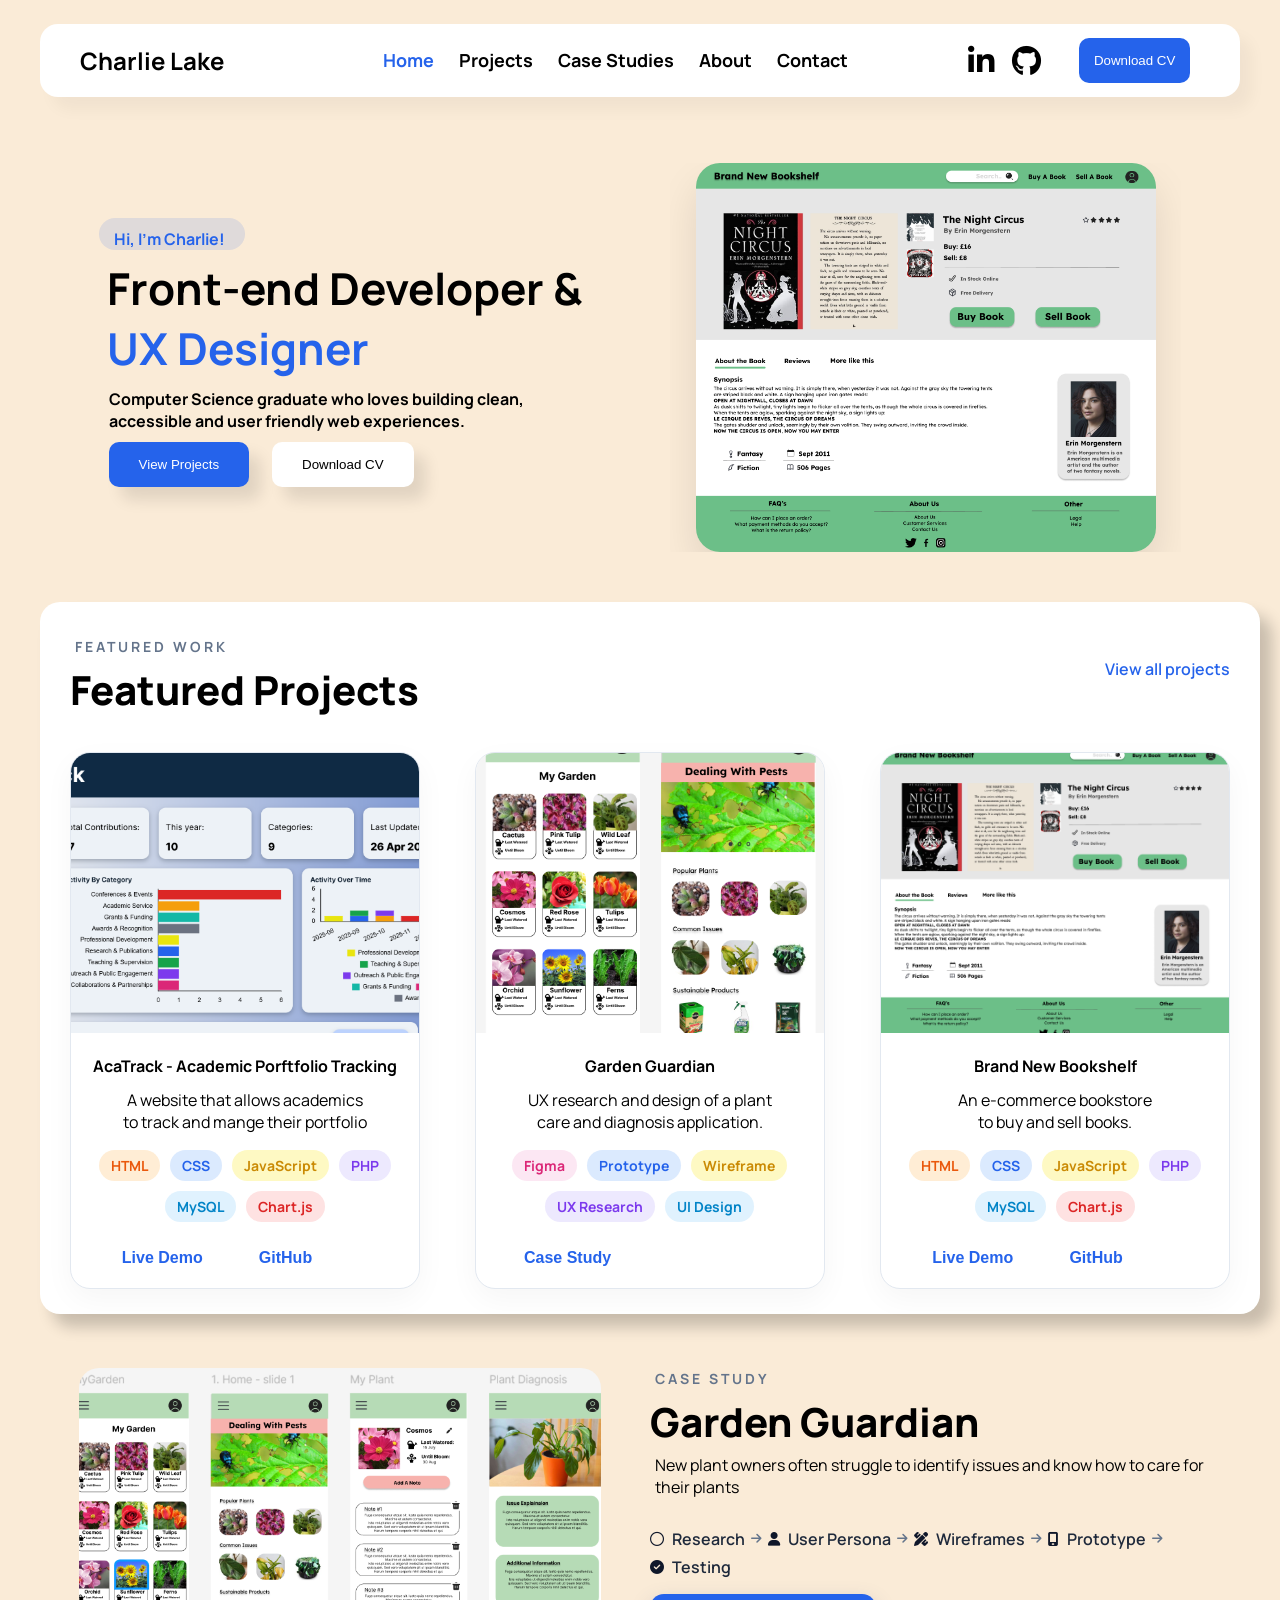
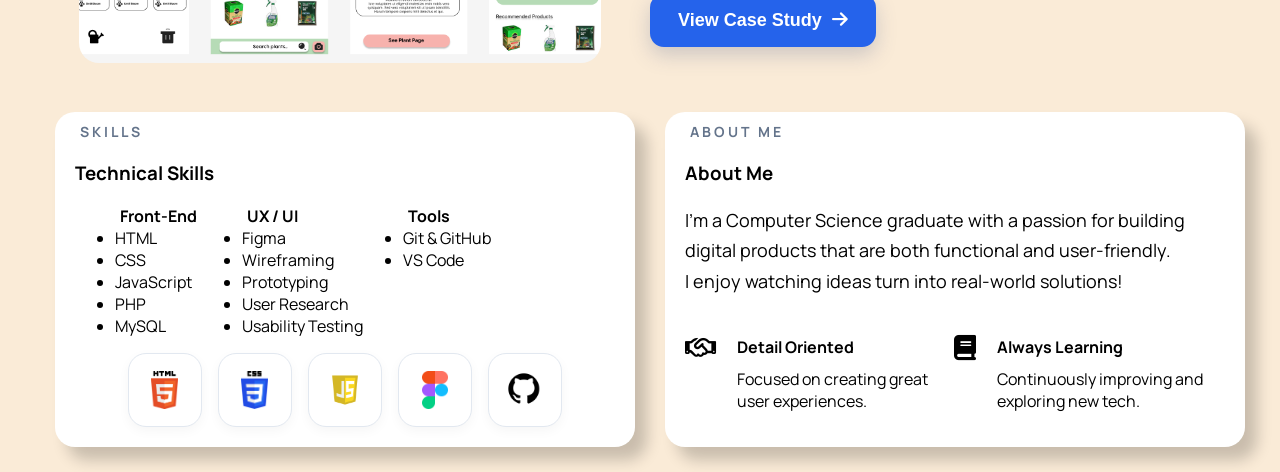
==== html/index.html @ 6a7a42d8 "skills and about me added" ====
<!DOCTYPE html>
<html>
<head>
    <title>Charlie Lake</title>
    <link rel="stylesheet" href="../css/navigation.css">
    <link rel="stylesheet" href="../css/index.css">
    <link rel="preconnect" href="https://fonts.googleapis.com">
    <link rel="preconnect" href="https://fonts.gstatic.com" crossorigin>
    <link href="https://fonts.googleapis.com/css2?family=Manrope:wght@200..800&display=swap" rel="stylesheet">
    <link rel="stylesheet" href="https://cdnjs.cloudflare.com/ajax/libs/font-awesome/6.5.1/css/all.min.css">
</head>

<body>
    <nav>
        <div class="nav-container">

            <h1 class="logo">Charlie Lake</h1>

            <ul class="nav-links">
                <li><a href="#" class="active">Home</a></li>
                <li><a href="#">Projects</a></li>
                <li><a href="#">Case Studies</a></li>
                <li><a href="#">About</a></li>
                <li><a href="#">Contact</a></li>
            </ul>

            <div class="nav-actions">
                <div class="social-icons">
                    <a href="#"><i class="fa-brands fa-linkedin-in"></i></a>
                    <a href="#"><i class="fa-brands fa-github"></i></a>
                </div>

                <button class="btn-download">Download CV</button>
            </div>

        </div>
    </nav>

    <section>
        <div class="hero">
            <div class="hero-intro">
                <span class="hero-badge">
                    <p>Hi, I'm Charlie!</p>
                </span>
                <h1 class="title">
                    Front-end Developer & <br>
                    <span class="highlight">UX Designer</span> 
                </h1>
                <p>Computer Science graduate who loves building clean, accessible and user friendly web experiences.</p>
                <button class="btn-hero-projects">View Projects</button>
                <button class="btn-hero-download">Download CV</button>
            </div>
            <div class="hero-image">
                <img src="../images/ProjectImg.png" class="hero-project-img">
            </div>
        </div>
    </section>

    <section>
        <div class="featured-work">
            <div class="projects-header">

                <div class="projects-title">
                    <p class="section-label">FEATURED WORK</p>
                    <h3>Featured Projects</h3>
                </div>

                <a href="#" class="view-projects">
                    View all projects
                </a>

            </div>
                
            <div class="cards-container">

                <div class="featured-card">
                    <img src="../images/ProjectImg1.png">
                    <div class="featured-card-content">
                        <p><b>AcaTrack - Academic Porftfolio Tracking</b></p>
                        <p>A website that allows academics to track and mange their portfolio</p>

                        <ul class="tech-tags">
                            <li class="tag tag-html">HTML</li>
                            <li class="tag tag-css">CSS</li>
                            <li class="tag tag-javascript">JavaScript</li>
                            <li class="tag tag-php">PHP</li>
                            <li class="tag tag-mysql">MySQL</li>
                            <li class="tag tag-chartjs">Chart.js</li>
                        </ul>
                        <div class="featured-card-buttons">
                            <button>Live Demo</button>
                            <button>GitHub</button>
                        </div>
                    </div>
                </div>

                <div class="featured-card">
                    <img src="../images/project2.png">

                    <div class="featured-card-content">
                        <p><b>Garden Guardian</b></p>
                        <p>UX research and design of a plant care and diagnosis application.</p>

                        <ul class="tech-tags">
                            <li class="tag tag-figma">Figma</li>
                            <li class="tag tag-css">Prototype</li>
                            <li class="tag tag-javascript">Wireframe</li>
                            <li class="tag tag-php">UX Research</li>
                            <li class="tag tag-mysql">UI Design</li>
                        </ul>
                        <div class="featured-card-buttons">
                            <button>Case Study</button>
                        </div>
                    </div>
                </div>

                <div class="featured-card">
                    <img src="../images/ProjectImg.png">
                    <div class="featured-card-content">
                        <p><b>Brand New Bookshelf</b></p>
                        <p>An e-commerce bookstore to buy and sell books.</p>

                        <ul class="tech-tags">
                            <li class="tag tag-html">HTML</li>
                            <li class="tag tag-css">CSS</li>
                            <li class="tag tag-javascript">JavaScript</li>                        
                            <li class="tag tag-php">PHP</li>
                            <li class="tag tag-mysql">MySQL</li>
                            <li class="tag tag-chartjs">Chart.js</li>
                        </ul>
                        <div class="featured-card-buttons">
                            <button>Live Demo</button>
                            <button>GitHub</button>
                        </div>
                    </div>
                </div>

            </div>
        </div>
    </section>

    <section>
        <div class="case-study-highlight">
            <div class="case-study-container">

                <div class="case-study-img">
                    <img src="../images/GardenGuardianCaseStudy.png">
                </div>

                <div class="case-study-content">
                   
                    <div class="projects-title">
                    <p class="section-label">CASE STUDY</p>
                    <h3>Garden Guardian</h3>
                    <p>New plant owners often struggle to identify issues and know how to care for their plants</p>

                    <ul class="case-study-steps">

                        <li>
                            <i class="fa-regular fa-circle"></i>
                            <span>Research</span>
                        </li>

                        <li class="arrow">
                            <i class="fa-solid fa-arrow-right"></i>
                        </li>

                        <li>
                            <i class="fa-solid fa-user"></i>
                            <span>User Persona</span>
                        </li>

                        <li class="arrow">
                            <i class="fa-solid fa-arrow-right"></i>
                        </li>

                        <li>
                            <i class="fa-solid fa-pen-ruler"></i>
                            <span>Wireframes</span>
                        </li>

                        <li class="arrow">
                            <i class="fa-solid fa-arrow-right"></i>
                        </li>

                        <li>
                            <i class="fa-solid fa-mobile-screen"></i>
                            <span>Prototype</span>
                        </li>
                        <li class="arrow">
                            <i class="fa-solid fa-arrow-right"></i>
                        </li>

                        <li>
                            <i class="fa-solid fa-circle-check"></i>
                            <span>Testing</span>
                        </li>

                    </ul>

                    <button class="case-study-btn">
                        View Case Study
                        <i class="fa-solid fa-arrow-right"></i>
                    </button>
                </div>
                </div>
            </div>
        </div>
    </section>

    <section>
        <div class="personal-section">

            <div class="skills-card">
                <p class="section-label">SKILLS</p>
                <h3>Technical Skills</h3>

                <div class="skills-list-container">

                    <ul>
                        <p>Front-End</p>
                        <li> HTML </li>
                        <li> CSS </li>
                        <li> JavaScript </li>                        
                        <li> PHP </li>
                        <li> MySQL </li>
                    </ul>

                    <ul>
                        <p>UX / UI</p>
                        <li> Figma </li>
                        <li> Wireframing </li>
                        <li> Prototyping </li>                        
                        <li> User Research </li>
                        <li> Usability Testing </li>
                    </ul>

                    <ul>
                        <p> Tools </p>
                        <li> Git & GitHub </li>
                        <li> VS Code </li>
                    </ul>
                </div>

                <div class="skill-icons">
                    <ul class="tools-list">
                        <li>
                            <img src="../images/html.png" alt="HTML">
                        </li>

                        <li>
                            <img src="../images/css.png" alt="CSS">
                        </li>

                        <li>
                            <img src="../images/js.png" alt="JavaScript">
                        </li>

                        <li>
                            <img src="../images/figma.png" alt="Figma">
                        </li>

                        <li>
                            <img src="../images/github.png" alt="GitHub">
                        </li>
                    </ul>
                </div>
            </div>

            <div class="about-card">
                <p class="section-label">ABOUT ME</p>
                <h3>About Me</h3>

                <p class="about-description">
                    I'm a Computer Science graduate with a passion for building digital products that are both functional and user-friendly.
                    <br>I enjoy watching ideas turn into real-world solutions!
                </p>

                <div class="about-features">

                    <div class="feature-item">
                        <i class="fa-regular fa-handshake"></i>

                        <div class="feature-text">
                            <h4>Detail Oriented</h4>
                            <p>Focused on creating great user experiences.</p>
                        </div>
                    </div>

                    <div class="feature-item">
                        <i class="fa-solid fa-book"></i>

                        <div class="feature-text">
                            <h4>Always Learning</h4>
                            <p>Continuously improving and exploring new tech.</p>
                        </div>
                    </div>

                    </div>
                </div>

        </div>
    </section>


</body>
</html>
---- css/navigation.css ----
body {
    background-color: antiquewhite;
    font-family: "Manrope", sans-serif;
}

nav {
    width: 95%;
    padding: 16px 0;
    margin: 0 2.5%;
}

.nav-container {
    background-color: #ffffff;
    max-width: 1400px;
    margin: 0 auto;
    padding: 0 40px;

    display: flex;
    align-items: center;
    justify-content: space-between;

    border-radius: 20px;
    box-shadow: 0 6;
    box-shadow: 12px 13px 15px 0px rgba(0, 0, 0, 0.04);
    border-radius: 18px;
}

.nav-links {
    display: flex;
    gap: 25px;
    list-style: none;
}

.nav-links a {
    text-decoration: none;
    font-size: 18px;
    color: black;
    font-weight: bold;
}

.nav-links a.active {
    color: #2563eb;
}

.nav-actions {
    display: flex;
    align-items: center;
    gap: 28px;
}

.social-icons {
    display: flex;
    gap: 18px;
}

.social-icons a {
    font-size: 30px;
    color: black;
}

.social-icons a:hover {
  color: #2563eb;
}

.btn-download {
    background-color: #2563EB;
    border: none;
    margin: 10px;
    color: #ffffff;
    padding: 15px;
    border-radius: 10px;
}
---- css/index.css ----
.hero {
    max-width: 1400px;
    margin: 0 auto;
    padding: 50px 40px;

    display: flex;
    align-items: center;
    justify-content: space-between;
    gap: 60px;
    margin: 0 4%;
}

.hero-intro {
    flex: 1;
}

.hero-intro p {
    margin-left: 10px;
    font-weight: bold;
    padding-right: 10px;
}

.hero-badge {
    display: inline-block;
    background-color: #2563eb20;
    color: #2563eb;
    padding: 0px 5px;
    border-radius: 40px;
}

.title {
    font-size: 44px;
    margin: 8px;
}

.highlight {
    color: #2563eb;
}

.btn-hero-download {
    border: none;
    background-color: #ffffff;
    margin: 10px;
    color: black;
    padding: 15px 30px;
    border-radius: 10px;
    box-shadow: 12px 13px 15px 0px rgba(1, 0, 0, 0.1);
}

.btn-hero-projects {
    background-color: #2563EB;
    border: none;
    margin: 10px;
    color: #ffffff;
    padding: 15px 30px;
    border-radius: 10px;
    box-shadow: 12px 13px 15px 0px rgba(1, 0, 0, 0.1);
}

.hero-image {
    flex: 1;
    overflow: hidden;
    display: flex;
    justify-content: center;
}

.hero-image img {
    width: 90%;
    max-width: 900px;
    height: auto;

    border-radius: 24px;
    object-fit: cover;
    box-shadow: 0 20px 40px rgba(0,0,0,0.1);
}

.featured-work {
    width: 95%;
    padding: 5px 10px;
    margin: 0 2.5%;
    background-color: white;

    border-radius: 20px;
    box-shadow: 12px 13px 15px 0px rgba(0, 0, 0, 0.2);
}

.projects-header {
    display: flex;
    justify-content: space-between;
    align-items: center;
    padding: 20px;
}

.section-label {
    font-size: 14px;
    font-weight: 700;
    letter-spacing: 3px;
    color: #64748b;

    margin-bottom: 12px;
}

.projects-title h3 {
    font-size: 40px;
    font-weight: 800;
    line-height: 1.1;

    margin: 0;
}

.view-projects {
    text-decoration: none;
    color: #2563eb;
    font-weight: 600;
}

.cards-container {
    max-width: 1400px;
    margin: 0 auto;
    padding: 20px 20px;

    display: flex;
    align-items: center;
    justify-content: space-between;
    gap: 30px;
    align-items: stretch;
    flex-wrap: wrap;
    max-width: 100%;
}

.featured-card {
    display: flex;
    flex-direction: column;
    width: 30%;
    text-align: center;
    text-wrap: balance;

    background-color: white;
    border: 1px solid #e2e8f0;
    border-radius: 20px;
    box-shadow: 0 10px 30px rgba(0,0,0,0.04);
    overflow: hidden;
}

.featured-card img {
    width: 100%;
    height: 280px;

    object-fit: cover;
    display: block;
}

.featured-card-content {
    display: flex;
    flex-direction: column;
    flex: 1;
    padding: 10px;
}

.featured-card p {
    margin: 12px 0 0 0;
    line-height: 1.4;
}

.tech-tags {
  display: flex;
  flex-wrap: wrap;
  gap: 10px;
  list-style: none;
  padding: 0;
  margin: 16px 0px;
  justify-content: center;
}

.tag {
  padding: 6px 12px;
  border-radius: 999px;
  font-size: 14px;
  font-weight: 700;
}

.tag-html {
  background-color: #ffedd5;
  color: #ea580c;
}

.tag-css {
  background-color: #dbeafe;
  color: #2563eb;
}

.tag-javascript {
  background-color: #fef9c3;
  color: #ca8a04;
}

.tag-php {
  background-color: #ede9fe;
  color: #7c3aed;
}

.tag-mysql {
  background-color: #e0f2fe;
  color: #0284c7;
}

.tag-figma {
  background-color: #fce7f3;
  color: #db2777;
}

.tag-github {
  background-color: #e5e7eb;
  color: #111827;
}

.tag-chartjs {
  background-color: #fee2e2;
  color: #dc2626;
}

.featured-card-buttons {
    display: flex;
    flex-direction: row;
    margin: 10px 0 10px 20px;
}

.featured-card button {
    width: 40%;
    height: auto;
    color: #2563eb;
    font-weight: bold;
    background-color: transparent;
    border: none;
    font-size: medium;
}

.case-study-highlight {
    width: 95%;
    margin: 2% 3.3%;

    border-radius: 20px;
    overflow: hidden;
}

.case-study-container {
    display: flex;
    align-items: stretch;
    margin-bottom: 20px;
}

.case-study-img {
    flex: 1;
}

.case-study-img img {
    width: 90%;
    height: 90%;
    margin: 5% 0 0 5%;

    border-radius: 20px;
    object-fit: cover;
    display: block;
}

.case-study-content {
    flex: 1;
    padding: 20px;
}

.case-study-steps {
    display: flex;
    align-items: center;
    gap: 6px;

    list-style: none;
    padding: 0;
    margin-top: 30px;

    flex-wrap: wrap;
}

.case-study-steps li {
    display: flex;
    align-items: center;
    gap: 8px;

    font-weight: 600;
    color: #1e293b;
}

.case-study-steps i {
    color: #0f172a;
    font-size: 14px;
}

.arrow i {
    color: #64748b;
    font-size: 12px;
}

.case-study-btn {
    display: inline-flex;
    align-items: center;
    gap: 10px;
    padding: 16px 28px;

    border: none;
    border-radius: 14px;
    background-color: #2563eb;

    color: white;
    font-size: 18px;
    font-weight: 700;

    cursor: pointer;

    box-shadow: 0 8px 20px rgba(77, 91, 139, 0.25);

    transition: all 0.25s ease;
}

.case-study-btn:hover {
    transform: translateY(-2px);

    background-color: #1d4cb3;

    box-shadow: 0 12px 24px rgba(77, 91, 139, 0.35);
}

.personal-section {
    width: 95%;
    height: auto;
    margin: 2% 3.3%;
    display: flex;
    justify-content: space-around;
    gap: 20px;
}

.skills-card {
    width: 45%;
    height: auto;
    padding: 0 20px 20px 20px;

    background-color: white;

    border-radius: 20px;
    box-shadow: 12px 13px 15px 0px rgba(0, 0, 0, 0.2);
}

.skills-list-container {
    width: 100%;
    display: flex;
}

.skills-list-container p{
    font-weight: bold;
    margin-top: 0;
}

.skills-list-container ul {
    margin-top: 0;
}

.tools-list {
    display: flex;
    gap: 16px;

    list-style: none;
    padding: 0;
    margin: 0;

    flex-wrap: wrap;
    justify-content: center;
}

.tools-list li {
    width: 72px;
    height: 72px;

    display: flex;
    align-items: center;
    justify-content: center;

    background-color: white;

    border-radius: 18px;

    border: 1px solid #e2e8f0;

    box-shadow: 0 4px 12px rgba(0,0,0,0.04);
}

.tools-list img {
    width: 38px;
    height: 38px;

    object-fit: contain;
}

.about-card {
    width: 45%;
    height: auto;
    padding: 0 20px 20px 20px;

    background-color: white;

    border-radius: 20px;
    box-shadow: 12px 13px 15px 0px rgba(0, 0, 0, 0.2);
}

.about-description {
    font-size: 18px;
    line-height: 1.7;
    margin: 0;
}

.about-features {
  display: flex;
  flex-direction: row;
  margin-top: 30px;
  justify-content: space-around;
  gap: 10px;
}

.feature-item {
    display: flex;
    align-items: flex-start;
    gap: 16px;
}

.feature-item i {
    font-size: 25px;
    margin: 10px 0 0 0;
}

.feature-text h4, p {
    margin: 10px 5px 0 5px;
}
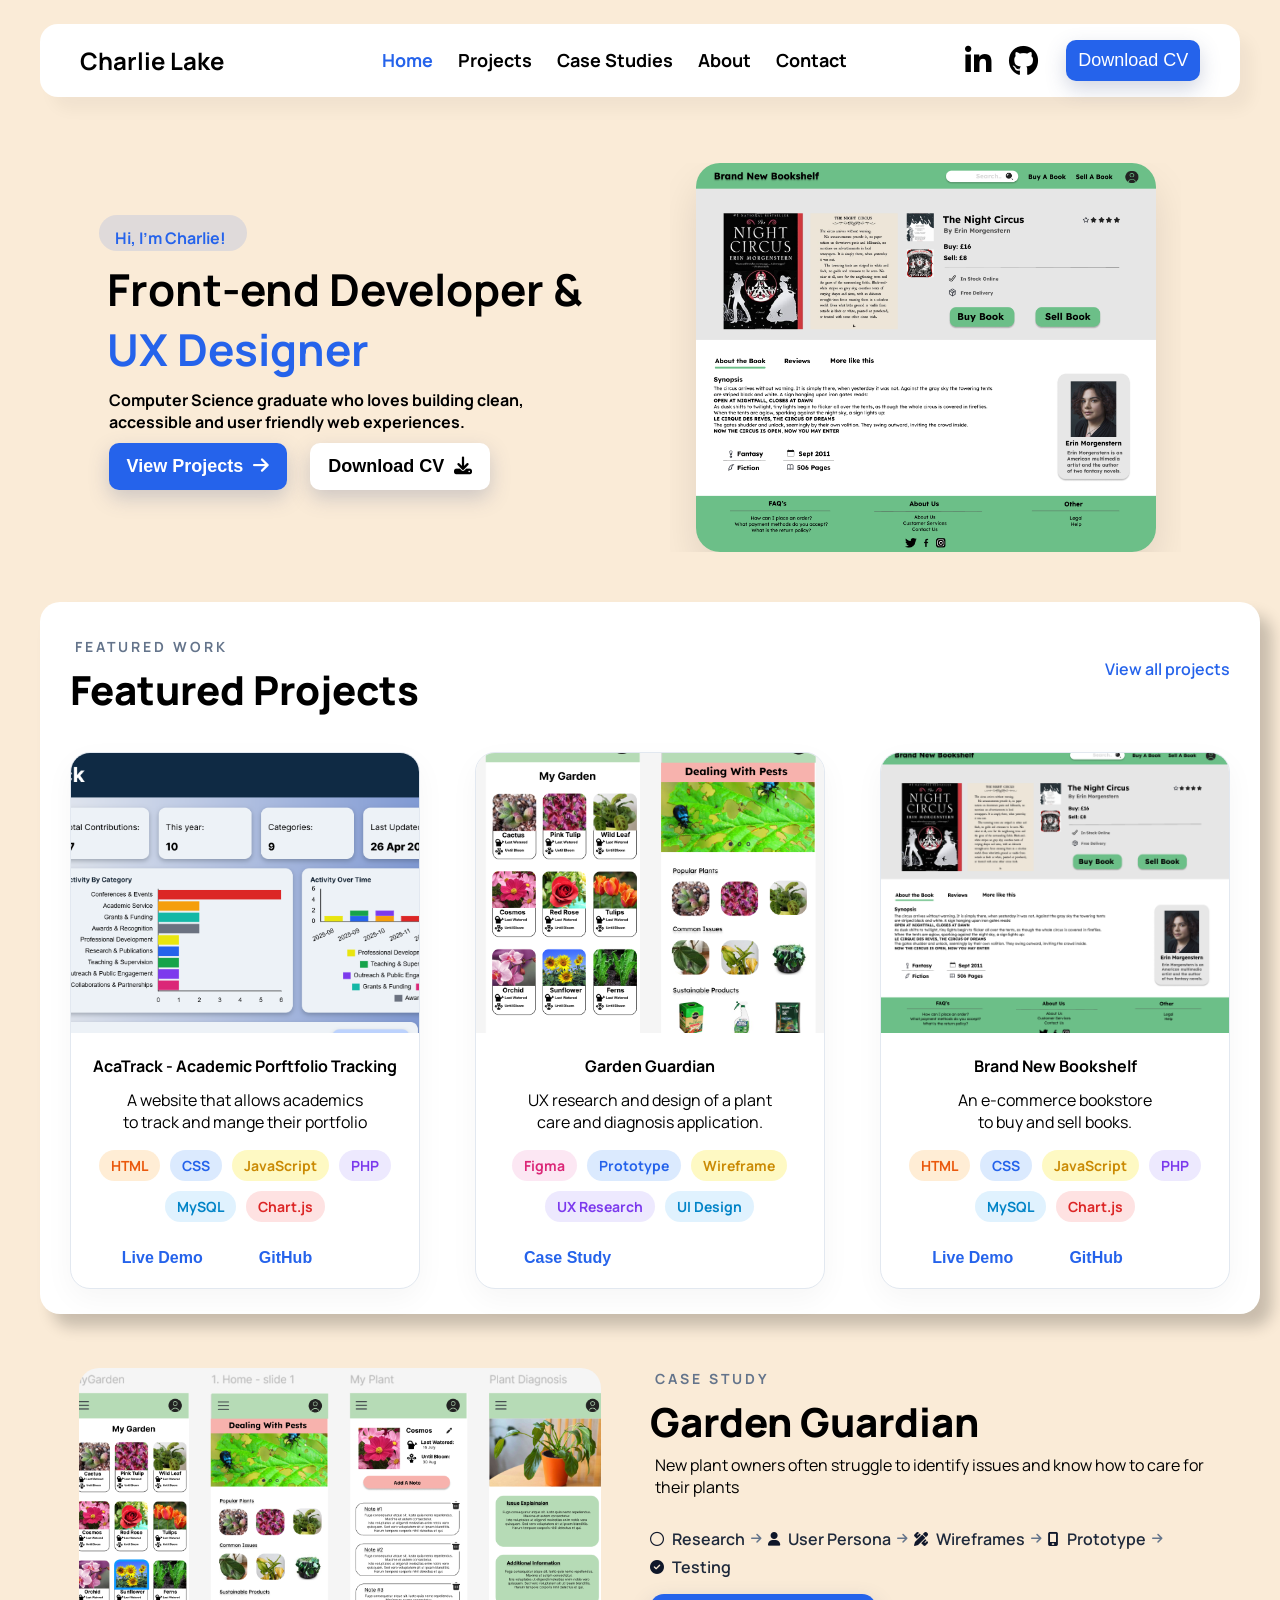
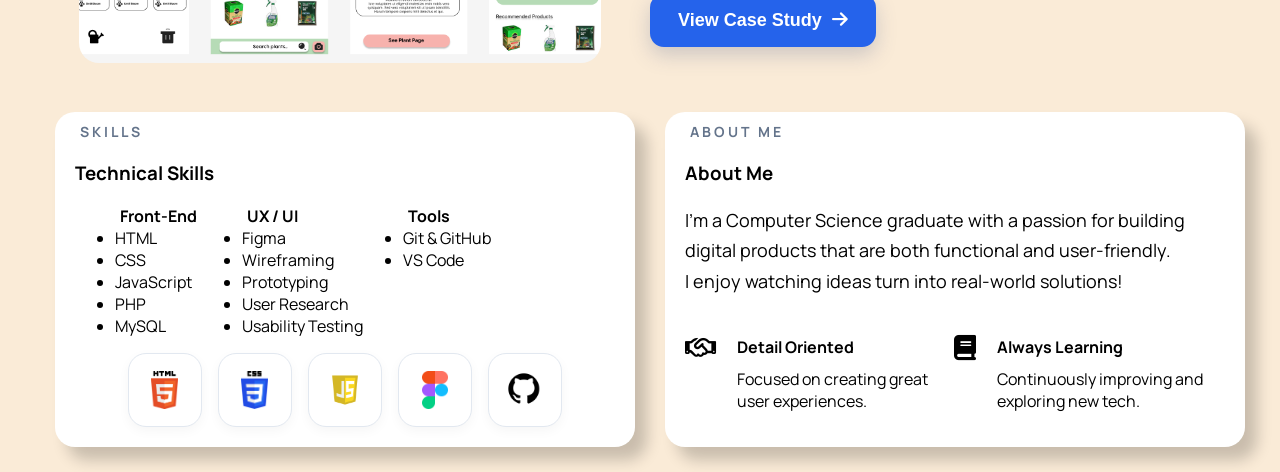
==== commit 3a7bd1db: "minor button changes" ====
--- a/html/index.html
+++ b/html/index.html
@@ -47,8 +47,14 @@
                     <span class="highlight">UX Designer</span> 
                 </h1>
                 <p>Computer Science graduate who loves building clean, accessible and user friendly web experiences.</p>
-                <button class="btn-hero-projects">View Projects</button>
-                <button class="btn-hero-download">Download CV</button>
+                <button class="btn-hero-projects">
+                    View Projects
+                    <i class="fa-solid fa-arrow-right"></i>
+                </button>
+                <button class="btn-hero-download">
+                    Download CV
+                    <i class="fas fa-download"></i>
+                </button>
             </div>
             <div class="hero-image">
                 <img src="../images/ProjectImg.png" class="hero-project-img">
--- a/css/navigation.css
+++ b/css/navigation.css
@@ -63,10 +63,27 @@
 }
 
 .btn-download {
-    background-color: #2563EB;
+    display: inline-flex;
+    align-items: center;
+    gap: 10px;
+    padding: 10px 12px;
+
     border: none;
-    margin: 10px;
-    color: #ffffff;
-    padding: 15px;
     border-radius: 10px;
-}+    background-color: #2563eb;
+
+    color: white;
+    font-size: 18px;
+    font-weight: 500;
+
+    cursor: pointer;
+
+    box-shadow: 0 8px 20px rgba(77, 91, 139, 0.25);
+    transition: all 0.25s ease;
+}
+
+.btn-download:hover{
+    transform: translateY(-2px);
+    background-color: #1d4cb3;
+    box-shadow: 0 12px 24px rgba(77, 91, 139, 0.35);
+}
--- a/css/index.css
+++ b/css/index.css
@@ -24,8 +24,9 @@
     display: inline-block;
     background-color: #2563eb20;
     color: #2563eb;
-    padding: 0px 5px;
+    padding: 2px 6px;
     border-radius: 40px;
+    justify-content: center;
 }
 
 .title {
@@ -37,24 +38,54 @@
     color: #2563eb;
 }
 
+.hero-intro button {
+    margin: 10px;
+}
+
 .btn-hero-download {
+    display: inline-flex;
+    align-items: center;
+    gap: 10px;
+    padding: 13px 18px;
+
     border: none;
-    background-color: #ffffff;
-    margin: 10px;
+    border-radius: 10px;
+    background-color: white;
+
     color: black;
-    padding: 15px 30px;
+    font-size: 18px;
+    font-weight: 700;
+
+    cursor: pointer;
+
+    box-shadow: 0 8px 20px rgba(77, 91, 139, 0.25);
+    transition: all 0.25s ease;
+}
+
+.btn-hero-download:hover {
+    transform: translateY(-2px);
+    background-color: #bdc3d1;
+    box-shadow: 0 12px 24px rgba(148, 174, 236, 0.356);
+}
+
+.btn-hero-projects {
+    display: inline-flex;
+    align-items: center;
+    gap: 10px;
+    padding: 13px 18px;
+
+    border: none;
     border-radius: 10px;
-    box-shadow: 12px 13px 15px 0px rgba(1, 0, 0, 0.1);
-}
-
-.btn-hero-projects {
-    background-color: #2563EB;
-    border: none;
-    margin: 10px;
-    color: #ffffff;
-    padding: 15px 30px;
-    border-radius: 10px;
-    box-shadow: 12px 13px 15px 0px rgba(1, 0, 0, 0.1);
+    background-color: #2563eb;
+
+    color: white;
+    font-size: 18px;
+    font-weight: 700;
+
+    cursor: pointer;
+
+    box-shadow: 0 8px 20px rgba(77, 91, 139, 0.25);
+    transition: all 0.25s ease;
 }
 
 .hero-image {
@@ -320,11 +351,9 @@
     transition: all 0.25s ease;
 }
 
-.case-study-btn:hover {
+.case-study-btn:hover, .btn-hero-projects:hover  {
     transform: translateY(-2px);
-
     background-color: #1d4cb3;
-
     box-shadow: 0 12px 24px rgba(77, 91, 139, 0.35);
 }
 
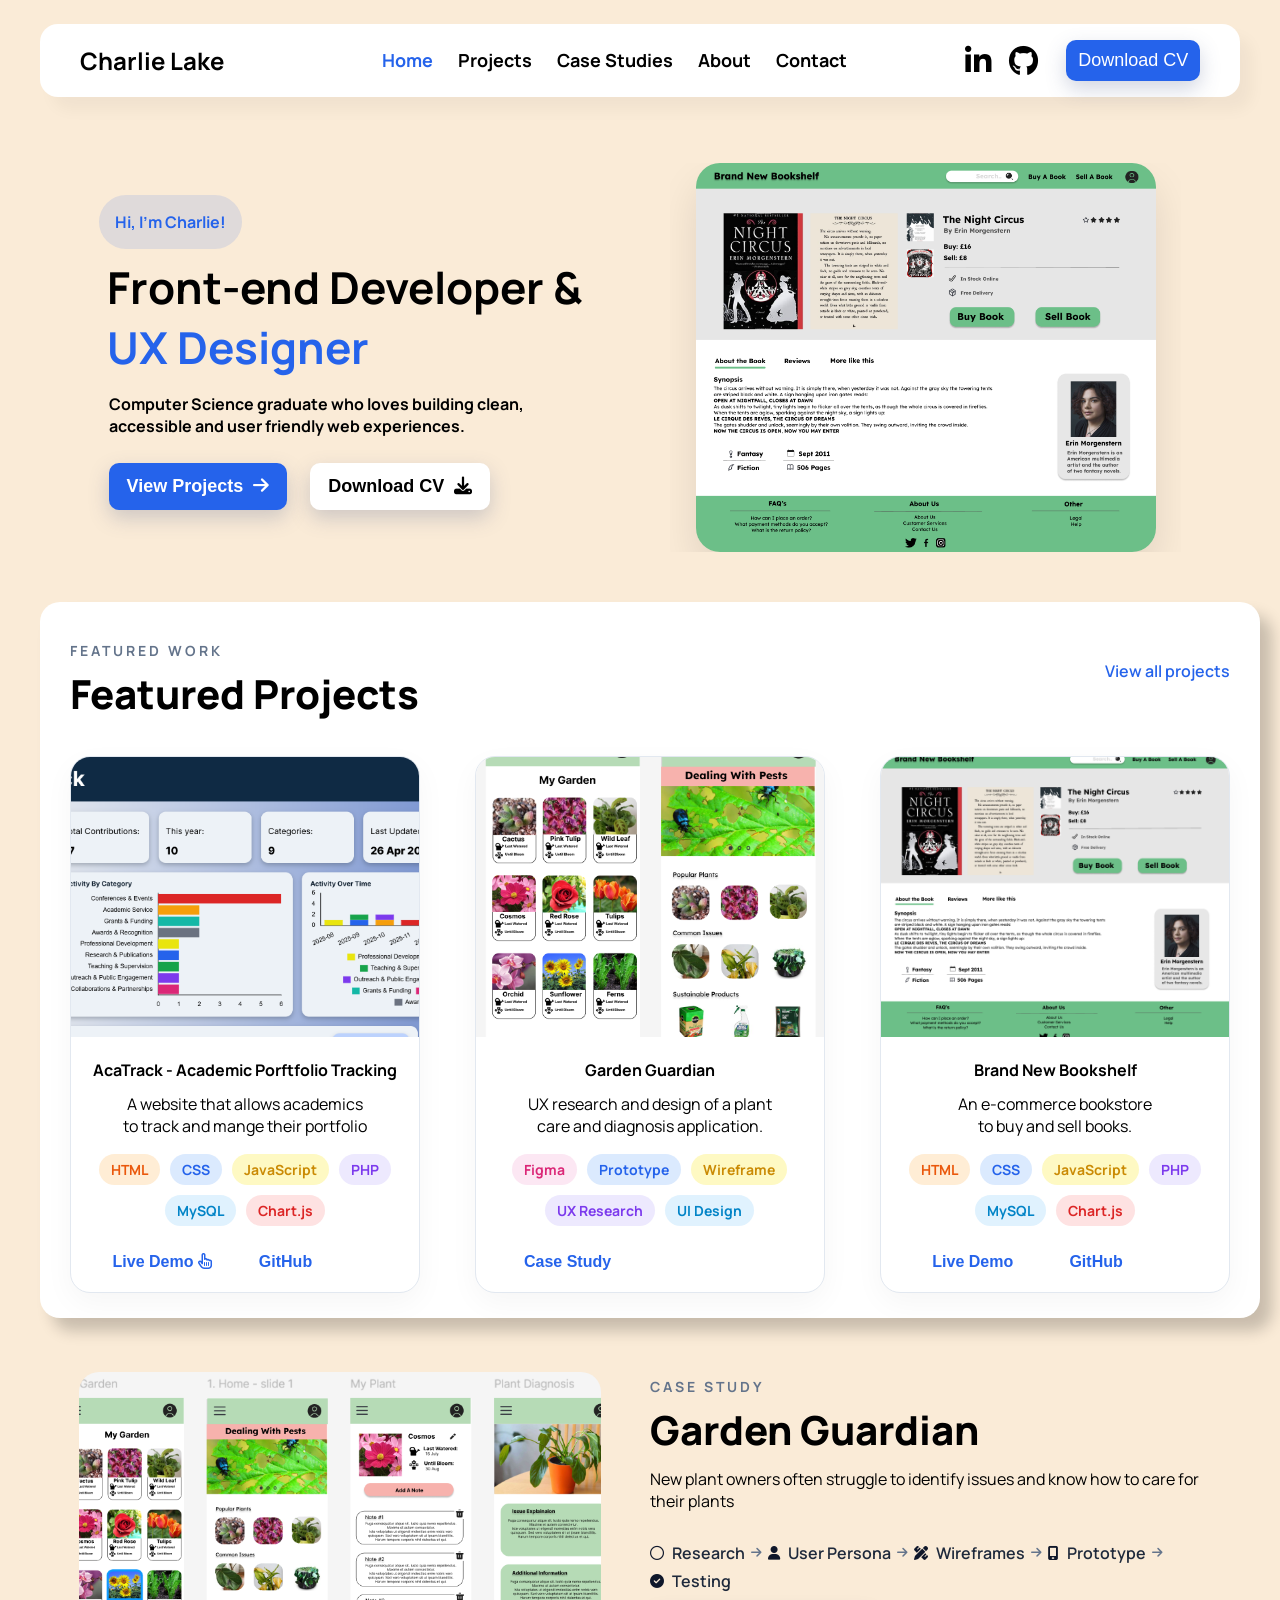
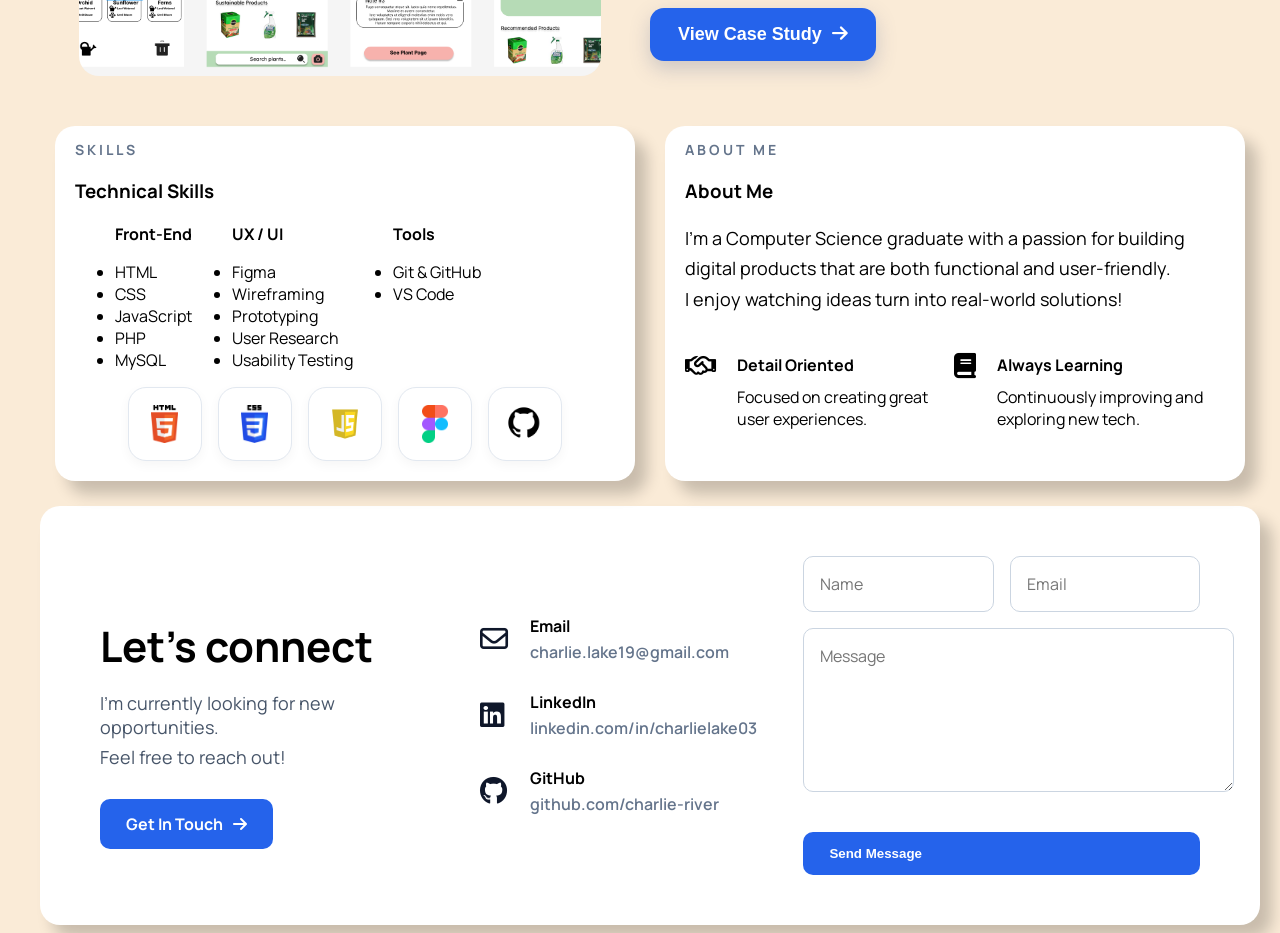
==== commit 93cd16dd: "page finished, needs media size and clean code" ====
--- a/html/index.html
+++ b/html/index.html
@@ -26,8 +26,8 @@
 
             <div class="nav-actions">
                 <div class="social-icons">
-                    <a href="#"><i class="fa-brands fa-linkedin-in"></i></a>
-                    <a href="#"><i class="fa-brands fa-github"></i></a>
+                    <a href="https://www.linkedin.com/in/charlielake03/"><i class="fa-brands fa-linkedin-in"></i></a>
+                    <a href="https://github.com/Charlie-River"><i class="fa-brands fa-github"></i></a>
                 </div>
 
                 <button class="btn-download">Download CV</button>
@@ -94,7 +94,10 @@
                             <li class="tag tag-chartjs">Chart.js</li>
                         </ul>
                         <div class="featured-card-buttons">
-                            <button>Live Demo</button>
+                            <button>
+                                Live Demo
+                                <i class="far fa-hand-pointer"></i>
+                            </button>
                             <button>GitHub</button>
                         </div>
                     </div>
@@ -308,6 +311,59 @@
         </div>
     </section>
 
+    <section class="contact-section">
+  <div class="contact-container">
+
+    <div class="contact-intro">
+      <h2>Let's connect</h2>
+      <p>I'm currently looking for new opportunities.</p>
+      <p>Feel free to reach out!</p>
+
+      <a href="mailto:charlie.lake19@gmail.com" class="contact-btn">
+        Get In Touch <i class="fa-solid fa-arrow-right"></i>
+      </a>
+    </div>
+
+    <div class="contact-details">
+      <div class="contact-item">
+        <i class="fa-regular fa-envelope"></i>
+        <div>
+          <h4>Email</h4>
+          <p>charlie.lake19@gmail.com</p>
+        </div>
+      </div>
+
+      <div class="contact-item">
+        <i class="fa-brands fa-linkedin"></i>
+        <div>
+          <h4>LinkedIn</h4>
+          <p>linkedin.com/in/charlielake03</p>
+        </div>
+      </div>
+
+      <div class="contact-item">
+        <i class="fa-brands fa-github"></i>
+        <div>
+          <h4>GitHub</h4>
+          <p>github.com/charlie-river</p>
+        </div>
+      </div>
+    </div>
+
+    <form class="contact-form">
+      <div class="form-row">
+        <input type="text" placeholder="Name">
+        <input type="email" placeholder="Email">
+      </div>
+
+      <textarea placeholder="Message"></textarea>
+
+      <button type="submit">Send Message</button>
+    </form>
+
+  </div>
+</section>
+
 
 </body>
 </html>
--- a/css/index.css
+++ b/css/index.css
@@ -24,7 +24,7 @@
     display: inline-block;
     background-color: #2563eb20;
     color: #2563eb;
-    padding: 2px 6px;
+    padding: 0px 6px;
     border-radius: 40px;
     justify-content: center;
 }
@@ -351,7 +351,7 @@
     transition: all 0.25s ease;
 }
 
-.case-study-btn:hover, .btn-hero-projects:hover  {
+.case-study-btn:hover, .btn-hero-projects:hover {
     transform: translateY(-2px);
     background-color: #1d4cb3;
     box-shadow: 0 12px 24px rgba(77, 91, 139, 0.35);
@@ -463,7 +463,113 @@
     margin: 10px 0 0 0;
 }
 
-.feature-text h4, p {
+.feature-text h4, .feature-text p {
     margin: 10px 5px 0 5px;
 }
 
+.contact-section {
+    width: 95%;
+    padding: 0px 10px;
+    margin: 0 2.5%;
+    background-color: white;
+
+    border-radius: 20px;
+    box-shadow: 12px 13px 15px 0px rgba(0, 0, 0, 0.2);
+}
+
+.contact-container {
+  display: grid;
+  grid-template-columns: 1.2fr 1fr 1.4fr;
+  gap: 40px;
+  padding: 50px;
+  align-items: center;
+}
+
+.contact-intro h2 {
+  font-size: 42px;
+  margin-bottom: 16px;
+}
+
+.contact-intro p {
+  font-size: 18px;
+  color: #475569;
+  margin: 6px 0;
+}
+
+.contact-btn,
+.contact-form button {
+  display: inline-flex;
+  align-items: center;
+  gap: 10px;
+  margin-top: 24px;
+  padding: 14px 26px;
+  background: #2563eb;
+  color: white;
+  border-radius: 10px;
+  text-decoration: none;
+  border: none;
+  font-weight: 700;
+  cursor: pointer;
+}
+
+.contact-details {
+  display: flex;
+  flex-direction: column;
+  gap: 28px;
+}
+
+.contact-item {
+  display: flex;
+  align-items: center;
+  gap: 18px;
+}
+
+.contact-item i {
+  font-size: 28px;
+  color: #0f172a;
+  width: 32px;
+}
+
+.contact-item h4 {
+  margin: 0;
+  font-size: 16px;
+}
+
+.contact-item p {
+  margin: 4px 0 0;
+  color: #64748b;
+  font-weight: 600;
+}
+
+.contact-form {
+  display: flex;
+  flex-direction: column;
+  gap: 16px;
+}
+
+.form-row {
+  display: flex;
+  gap: 16px;
+}
+
+.contact-form input,
+.contact-form textarea {
+  width: 100%;
+  padding: 16px;
+  border: 1px solid #cbd5e1;
+  border-radius: 10px;
+  font-family: inherit;
+  font-size: 16px;
+}
+
+.contact-form textarea {
+  min-height: 130px;
+  resize: vertical;
+}
+
+.contact-btn:hover {
+    transform: translateY(-2px);
+    background-color: #1d4cb3;
+    box-shadow: 0 12px 24px rgba(77, 91, 139, 0.35);
+}
+
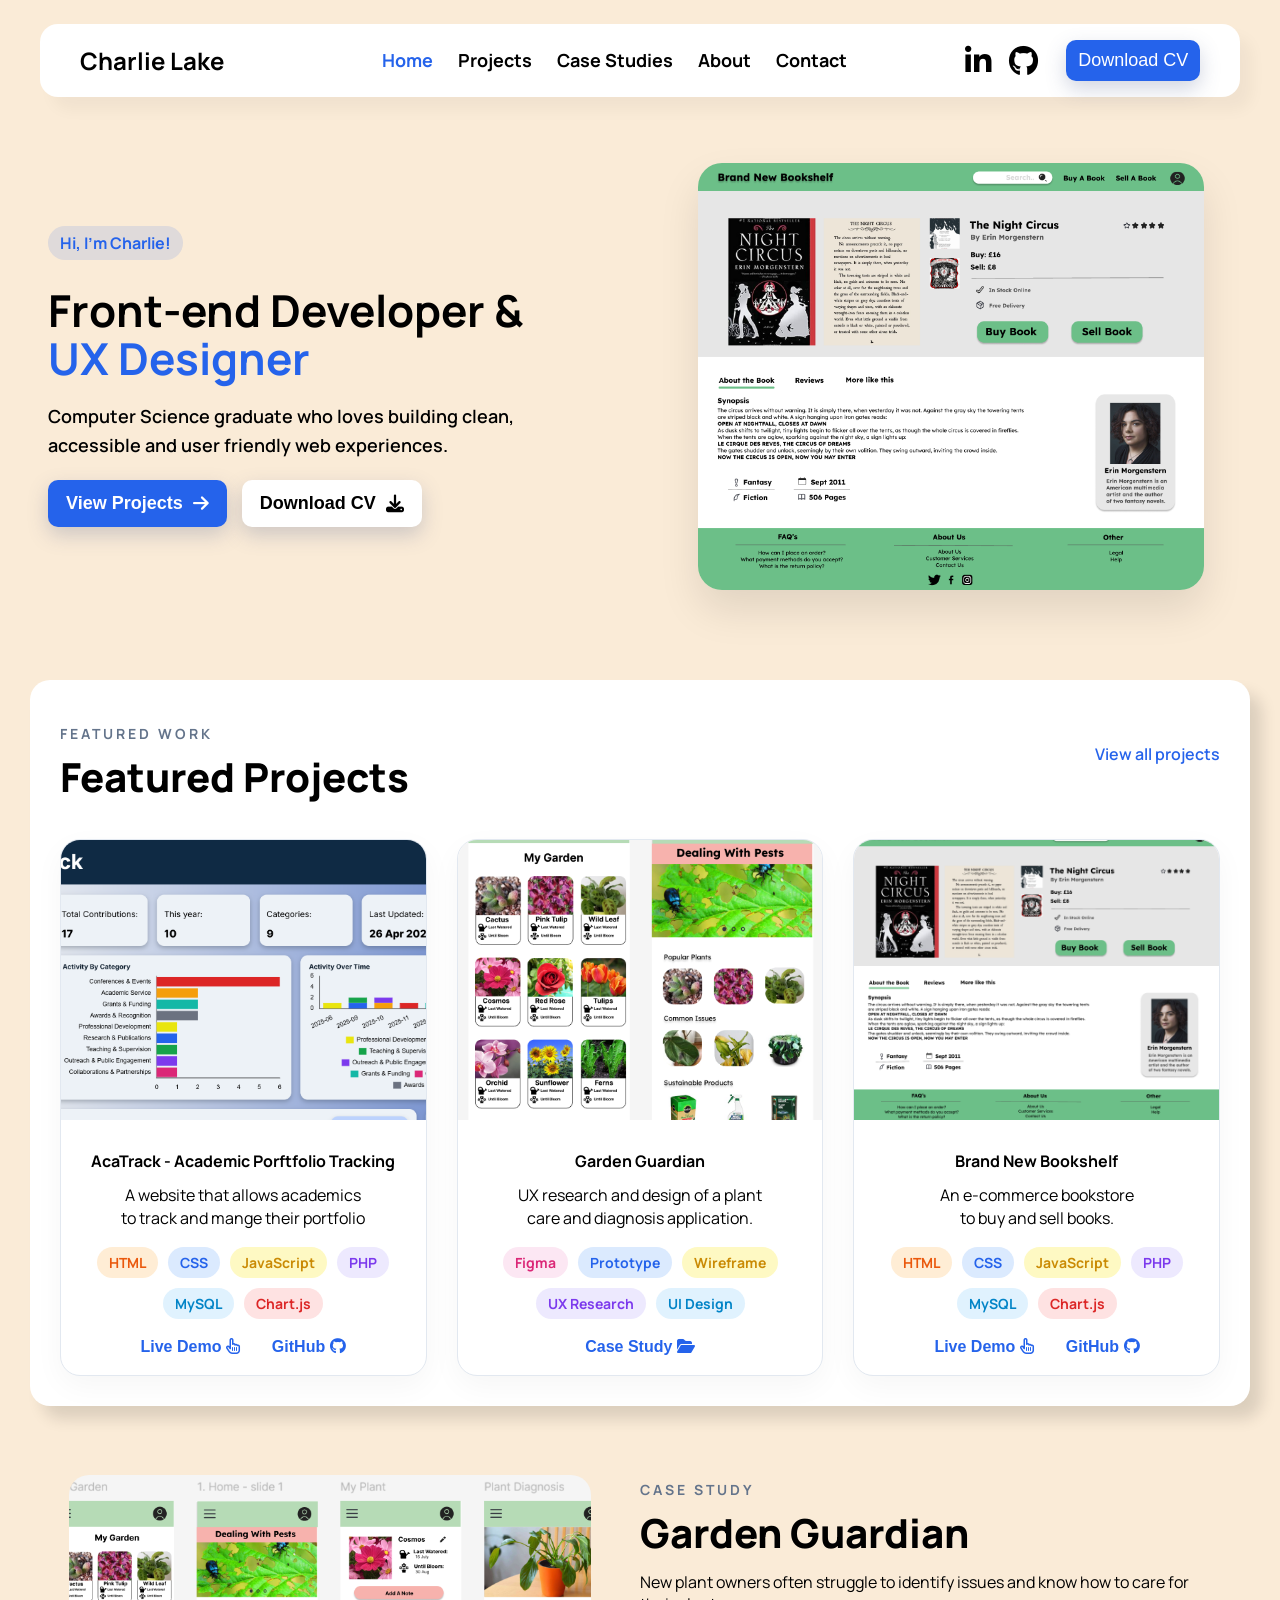
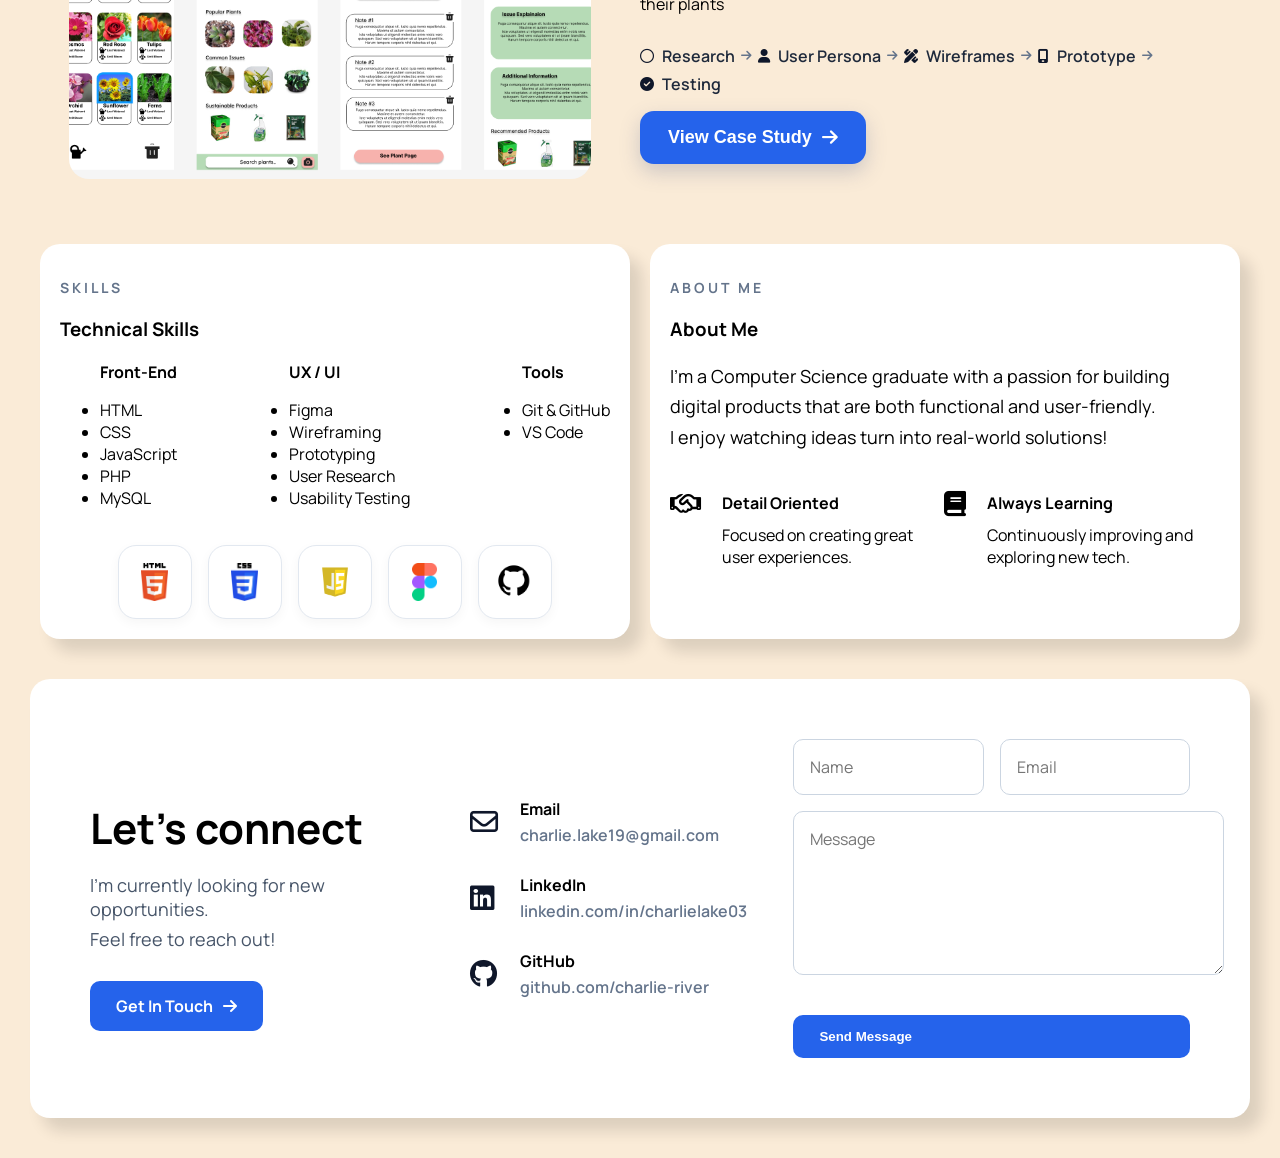
==== commit 907cffa5: "page finished, needs media sizing" ====
--- a/html/index.html
+++ b/html/index.html
@@ -98,7 +98,10 @@
                                 Live Demo
                                 <i class="far fa-hand-pointer"></i>
                             </button>
-                            <button>GitHub</button>
+                            <button>
+                                GitHub
+                                <i class="fa-brands fa-github"></i>
+                            </button>
                         </div>
                     </div>
                 </div>
@@ -118,7 +121,10 @@
                             <li class="tag tag-mysql">UI Design</li>
                         </ul>
                         <div class="featured-card-buttons">
-                            <button>Case Study</button>
+                            <button>
+                                Case Study
+                                <i class="fas fa-folder-open"></i>
+                            </button>
                         </div>
                     </div>
                 </div>
@@ -138,8 +144,14 @@
                             <li class="tag tag-chartjs">Chart.js</li>
                         </ul>
                         <div class="featured-card-buttons">
-                            <button>Live Demo</button>
-                            <button>GitHub</button>
+                            <button>
+                                Live Demo
+                                <i class="far fa-hand-pointer"></i>
+                            </button>
+                            <button>
+                                GitHub
+                                <i class="fa-brands fa-github"></i>
+                            </button>
                         </div>
                     </div>
                 </div>
--- a/css/index.css
+++ b/css/index.css
@@ -1,3 +1,7 @@
+/* 
+   HERO SECTION
+ */
+
 .hero {
     max-width: 1400px;
     margin: 0 auto;
@@ -7,90 +11,100 @@
     align-items: center;
     justify-content: space-between;
     gap: 60px;
-    margin: 0 4%;
 }
 
 .hero-intro {
     flex: 1;
-}
-
-.hero-intro p {
-    margin-left: 10px;
-    font-weight: bold;
-    padding-right: 10px;
 }
 
 .hero-badge {
     display: inline-block;
     background-color: #2563eb20;
     color: #2563eb;
-    padding: 0px 6px;
-    border-radius: 40px;
-    justify-content: center;
+
+    padding: 6px 12px;
+    border-radius: 999px;
+
+    font-weight: 700;
+    margin-bottom: 18px;
+}
+
+.hero-badge p {
+    margin: 0;
 }
 
 .title {
     font-size: 44px;
-    margin: 8px;
+    line-height: 1.1;
+    margin: 8px 0;
 }
 
 .highlight {
     color: #2563eb;
 }
 
+.hero-intro > p {
+    max-width: 600px;
+    margin: 20px 0;
+
+    font-size: 18px;
+    line-height: 1.6;
+    font-weight: 600;
+}
+
 .hero-intro button {
-    margin: 10px;
-}
-
+    margin-right: 12px;
+}
+
+.btn-hero-projects,
 .btn-hero-download {
     display: inline-flex;
     align-items: center;
     gap: 10px;
+
     padding: 13px 18px;
 
     border: none;
     border-radius: 10px;
+
+    font-size: 18px;
+    font-weight: 700;
+
+    cursor: pointer;
+    transition: all 0.25s ease;
+}
+
+.btn-hero-projects {
+    background-color: #2563eb;
+    color: white;
+
+    box-shadow: 0 8px 20px rgba(77, 91, 139, 0.25);
+}
+
+.btn-hero-download {
     background-color: white;
-
     color: black;
-    font-size: 18px;
-    font-weight: 700;
-
-    cursor: pointer;
 
     box-shadow: 0 8px 20px rgba(77, 91, 139, 0.25);
-    transition: all 0.25s ease;
+}
+
+.btn-hero-projects:hover,
+.case-study-btn:hover,
+.contact-btn:hover {
+    transform: translateY(-2px);
+    background-color: #1d4cb3;
+    box-shadow: 0 12px 24px rgba(77, 91, 139, 0.35);
 }
 
 .btn-hero-download:hover {
     transform: translateY(-2px);
     background-color: #bdc3d1;
-    box-shadow: 0 12px 24px rgba(148, 174, 236, 0.356);
-}
-
-.btn-hero-projects {
-    display: inline-flex;
-    align-items: center;
-    gap: 10px;
-    padding: 13px 18px;
-
-    border: none;
-    border-radius: 10px;
-    background-color: #2563eb;
-
-    color: white;
-    font-size: 18px;
-    font-weight: 700;
-
-    cursor: pointer;
-
-    box-shadow: 0 8px 20px rgba(77, 91, 139, 0.25);
-    transition: all 0.25s ease;
+    box-shadow: 0 12px 24px rgba(148, 174, 236, 0.35);
 }
 
 .hero-image {
     flex: 1;
-    overflow: hidden;
+
     display: flex;
     justify-content: center;
 }
@@ -102,41 +116,51 @@
 
     border-radius: 24px;
     object-fit: cover;
-    box-shadow: 0 20px 40px rgba(0,0,0,0.1);
-}
-
-.featured-work {
+
+    box-shadow: 0 20px 40px rgba(0, 0, 0, 0.1);
+}
+
+
+/*
+   FEATURED WORK
+ */
+
+.featured-work,
+.contact-section {
     width: 95%;
-    padding: 5px 10px;
-    margin: 0 2.5%;
+    margin: 40px auto;
+    padding: 10px;
+
     background-color: white;
-
     border-radius: 20px;
-    box-shadow: 12px 13px 15px 0px rgba(0, 0, 0, 0.2);
+
+    box-shadow: 12px 13px 15px rgba(0, 0, 0, 0.12);
 }
 
 .projects-header {
     display: flex;
+    align-items: center;
     justify-content: space-between;
-    align-items: center;
+
     padding: 20px;
 }
 
 .section-label {
+    margin-bottom: 12px;
+
     font-size: 14px;
     font-weight: 700;
     letter-spacing: 3px;
+
     color: #64748b;
-
-    margin-bottom: 12px;
 }
 
 .projects-title h3 {
+    margin: 0;
+
     font-size: 40px;
     font-weight: 800;
     line-height: 1.1;
-
-    margin: 0;
 }
 
 .view-projects {
@@ -148,29 +172,32 @@
 .cards-container {
     max-width: 1400px;
     margin: 0 auto;
-    padding: 20px 20px;
-
-    display: flex;
-    align-items: center;
-    justify-content: space-between;
+    padding: 20px;
+
+    display: flex;
+    align-items: stretch;
+    justify-content: center;
+    flex-wrap: wrap;
     gap: 30px;
-    align-items: stretch;
-    flex-wrap: wrap;
-    max-width: 100%;
 }
 
 .featured-card {
+    flex: 1 1 320px;
+    max-width: 420px;
+
     display: flex;
     flex-direction: column;
-    width: 30%;
+
     text-align: center;
     text-wrap: balance;
 
     background-color: white;
     border: 1px solid #e2e8f0;
     border-radius: 20px;
-    box-shadow: 0 10px 30px rgba(0,0,0,0.04);
+
     overflow: hidden;
+
+    box-shadow: 0 10px 30px rgba(0, 0, 0, 0.04);
 }
 
 .featured-card img {
@@ -182,93 +209,108 @@
 }
 
 .featured-card-content {
+    flex: 1;
+
     display: flex;
     flex-direction: column;
-    flex: 1;
-    padding: 10px;
+
+    padding: 18px;
 }
 
 .featured-card p {
-    margin: 12px 0 0 0;
+    margin: 12px 0 0;
     line-height: 1.4;
 }
 
 .tech-tags {
-  display: flex;
-  flex-wrap: wrap;
-  gap: 10px;
-  list-style: none;
-  padding: 0;
-  margin: 16px 0px;
-  justify-content: center;
+    display: flex;
+    flex-wrap: wrap;
+    justify-content: center;
+    gap: 10px;
+
+    list-style: none;
+
+    padding: 0;
+    margin: 18px 0;
 }
 
 .tag {
-  padding: 6px 12px;
-  border-radius: 999px;
-  font-size: 14px;
-  font-weight: 700;
+    padding: 6px 12px;
+
+    border-radius: 999px;
+
+    font-size: 14px;
+    font-weight: 700;
 }
 
 .tag-html {
-  background-color: #ffedd5;
-  color: #ea580c;
+    background-color: #ffedd5;
+    color: #ea580c;
 }
 
 .tag-css {
-  background-color: #dbeafe;
-  color: #2563eb;
+    background-color: #dbeafe;
+    color: #2563eb;
 }
 
 .tag-javascript {
-  background-color: #fef9c3;
-  color: #ca8a04;
+    background-color: #fef9c3;
+    color: #ca8a04;
 }
 
 .tag-php {
-  background-color: #ede9fe;
-  color: #7c3aed;
+    background-color: #ede9fe;
+    color: #7c3aed;
 }
 
 .tag-mysql {
-  background-color: #e0f2fe;
-  color: #0284c7;
+    background-color: #e0f2fe;
+    color: #0284c7;
 }
 
 .tag-figma {
-  background-color: #fce7f3;
-  color: #db2777;
+    background-color: #fce7f3;
+    color: #db2777;
 }
 
 .tag-github {
-  background-color: #e5e7eb;
-  color: #111827;
+    background-color: #e5e7eb;
+    color: #111827;
 }
 
 .tag-chartjs {
-  background-color: #fee2e2;
-  color: #dc2626;
+    background-color: #fee2e2;
+    color: #dc2626;
 }
 
 .featured-card-buttons {
-    display: flex;
-    flex-direction: row;
-    margin: 10px 0 10px 20px;
+    margin-top: auto;
+
+    display: flex;
+    justify-content: center;
+    gap: 20px;
 }
 
 .featured-card button {
-    width: 40%;
-    height: auto;
     color: #2563eb;
-    font-weight: bold;
     background-color: transparent;
+
     border: none;
-    font-size: medium;
-}
+
+    font-size: 16px;
+    font-weight: 700;
+
+    cursor: pointer;
+}
+
+
+/* 
+   CASE STUDY HIGHLIGHT
+ */
 
 .case-study-highlight {
     width: 95%;
-    margin: 2% 3.3%;
+    margin: 40px auto;
 
     border-radius: 20px;
     overflow: hidden;
@@ -277,38 +319,41 @@
 .case-study-container {
     display: flex;
     align-items: stretch;
+
     margin-bottom: 20px;
 }
 
-.case-study-img {
+.case-study-img,
+.case-study-content {
     flex: 1;
 }
 
 .case-study-img img {
     width: 90%;
     height: 90%;
+
     margin: 5% 0 0 5%;
 
     border-radius: 20px;
+
     object-fit: cover;
     display: block;
 }
 
 .case-study-content {
-    flex: 1;
     padding: 20px;
 }
 
 .case-study-steps {
     display: flex;
     align-items: center;
+    flex-wrap: wrap;
     gap: 6px;
 
     list-style: none;
+
     padding: 0;
     margin-top: 30px;
-
-    flex-wrap: wrap;
 }
 
 .case-study-steps li {
@@ -334,73 +379,73 @@
     display: inline-flex;
     align-items: center;
     gap: 10px;
+
     padding: 16px 28px;
 
     border: none;
     border-radius: 14px;
+
     background-color: #2563eb;
-
     color: white;
+
     font-size: 18px;
     font-weight: 700;
 
     cursor: pointer;
 
     box-shadow: 0 8px 20px rgba(77, 91, 139, 0.25);
-
     transition: all 0.25s ease;
 }
 
-.case-study-btn:hover, .btn-hero-projects:hover {
-    transform: translateY(-2px);
-    background-color: #1d4cb3;
-    box-shadow: 0 12px 24px rgba(77, 91, 139, 0.35);
-}
+/*
+   PERSONAL SECTION
+ */
 
 .personal-section {
     width: 95%;
-    height: auto;
-    margin: 2% 3.3%;
-    display: flex;
-    justify-content: space-around;
+    margin: 40px auto;
+
+    display: flex;
+    justify-content: space-between;
     gap: 20px;
 }
 
-.skills-card {
-    width: 45%;
-    height: auto;
-    padding: 0 20px 20px 20px;
+.skills-card,
+.about-card {
+    width: 50%;
+    padding: 20px;
 
     background-color: white;
 
     border-radius: 20px;
-    box-shadow: 12px 13px 15px 0px rgba(0, 0, 0, 0.2);
+    box-shadow: 12px 13px 15px rgba(0, 0, 0, 0.12);
 }
 
 .skills-list-container {
-    width: 100%;
-    display: flex;
-}
-
-.skills-list-container p{
-    font-weight: bold;
-    margin-top: 0;
+    display: flex;
+    justify-content: space-between;
+    gap: 20px;
 }
 
 .skills-list-container ul {
     margin-top: 0;
 }
 
+.skills-list-container p {
+    margin-top: 0;
+    font-weight: 700;
+}
+
 .tools-list {
     display: flex;
+    justify-content: center;
+    flex-wrap: wrap;
     gap: 16px;
 
     list-style: none;
+
     padding: 0;
-    margin: 0;
-
-    flex-wrap: wrap;
-    justify-content: center;
+    margin: 20px 0 0;
 }
 
 .tools-list li {
@@ -413,11 +458,10 @@
 
     background-color: white;
 
+    border: 1px solid #e2e8f0;
     border-radius: 18px;
 
-    border: 1px solid #e2e8f0;
-
-    box-shadow: 0 4px 12px rgba(0,0,0,0.04);
+    box-shadow: 0 4px 12px rgba(0, 0, 0, 0.04);
 }
 
 .tools-list img {
@@ -427,29 +471,19 @@
     object-fit: contain;
 }
 
-.about-card {
-    width: 45%;
-    height: auto;
-    padding: 0 20px 20px 20px;
-
-    background-color: white;
-
-    border-radius: 20px;
-    box-shadow: 12px 13px 15px 0px rgba(0, 0, 0, 0.2);
-}
-
 .about-description {
+    margin: 0;
+
     font-size: 18px;
     line-height: 1.7;
-    margin: 0;
 }
 
 .about-features {
-  display: flex;
-  flex-direction: row;
-  margin-top: 30px;
-  justify-content: space-around;
-  gap: 10px;
+    display: flex;
+    justify-content: space-around;
+    gap: 10px;
+
+    margin-top: 30px;
 }
 
 .feature-item {
@@ -459,117 +493,120 @@
 }
 
 .feature-item i {
+    margin-top: 10px;
     font-size: 25px;
-    margin: 10px 0 0 0;
-}
-
-.feature-text h4, .feature-text p {
-    margin: 10px 5px 0 5px;
-}
-
-.contact-section {
-    width: 95%;
-    padding: 0px 10px;
-    margin: 0 2.5%;
-    background-color: white;
-
-    border-radius: 20px;
-    box-shadow: 12px 13px 15px 0px rgba(0, 0, 0, 0.2);
-}
+}
+
+.feature-text h4,
+.feature-text p {
+    margin: 10px 5px 0;
+}
+
+
+/* 
+   CONTACT SECTION
+ */
 
 .contact-container {
-  display: grid;
-  grid-template-columns: 1.2fr 1fr 1.4fr;
-  gap: 40px;
-  padding: 50px;
-  align-items: center;
+    display: grid;
+    grid-template-columns: 1.2fr 1fr 1.4fr;
+    gap: 40px;
+
+    padding: 50px;
+
+    align-items: center;
 }
 
 .contact-intro h2 {
-  font-size: 42px;
-  margin-bottom: 16px;
+    margin-bottom: 16px;
+    font-size: 42px;
 }
 
 .contact-intro p {
-  font-size: 18px;
-  color: #475569;
-  margin: 6px 0;
+    margin: 6px 0;
+
+    font-size: 18px;
+    color: #475569;
 }
 
 .contact-btn,
 .contact-form button {
-  display: inline-flex;
-  align-items: center;
-  gap: 10px;
-  margin-top: 24px;
-  padding: 14px 26px;
-  background: #2563eb;
-  color: white;
-  border-radius: 10px;
-  text-decoration: none;
-  border: none;
-  font-weight: 700;
-  cursor: pointer;
+    display: inline-flex;
+    align-items: center;
+    gap: 10px;
+
+    margin-top: 24px;
+    padding: 14px 26px;
+
+    background-color: #2563eb;
+    color: white;
+
+    border: none;
+    border-radius: 10px;
+
+    text-decoration: none;
+    font-weight: 700;
+
+    cursor: pointer;
+    transition: all 0.25s ease;
 }
 
 .contact-details {
-  display: flex;
-  flex-direction: column;
-  gap: 28px;
+    display: flex;
+    flex-direction: column;
+    gap: 28px;
 }
 
 .contact-item {
-  display: flex;
-  align-items: center;
-  gap: 18px;
+    display: flex;
+    align-items: center;
+    gap: 18px;
 }
 
 .contact-item i {
-  font-size: 28px;
-  color: #0f172a;
-  width: 32px;
+    width: 32px;
+
+    font-size: 28px;
+    color: #0f172a;
 }
 
 .contact-item h4 {
-  margin: 0;
-  font-size: 16px;
+    margin: 0;
+    font-size: 16px;
 }
 
 .contact-item p {
-  margin: 4px 0 0;
-  color: #64748b;
-  font-weight: 600;
+    margin: 4px 0 0;
+
+    color: #64748b;
+    font-weight: 600;
 }
 
 .contact-form {
-  display: flex;
-  flex-direction: column;
-  gap: 16px;
+    display: flex;
+    flex-direction: column;
+    gap: 16px;
 }
 
 .form-row {
-  display: flex;
-  gap: 16px;
+    display: flex;
+    gap: 16px;
 }
 
 .contact-form input,
 .contact-form textarea {
-  width: 100%;
-  padding: 16px;
-  border: 1px solid #cbd5e1;
-  border-radius: 10px;
-  font-family: inherit;
-  font-size: 16px;
+    width: 100%;
+
+    padding: 16px;
+
+    border: 1px solid #cbd5e1;
+    border-radius: 10px;
+
+    font-family: inherit;
+    font-size: 16px;
 }
 
 .contact-form textarea {
-  min-height: 130px;
-  resize: vertical;
-}
-
-.contact-btn:hover {
-    transform: translateY(-2px);
-    background-color: #1d4cb3;
-    box-shadow: 0 12px 24px rgba(77, 91, 139, 0.35);
-}
-
+    min-height: 130px;
+    resize: vertical;
+}
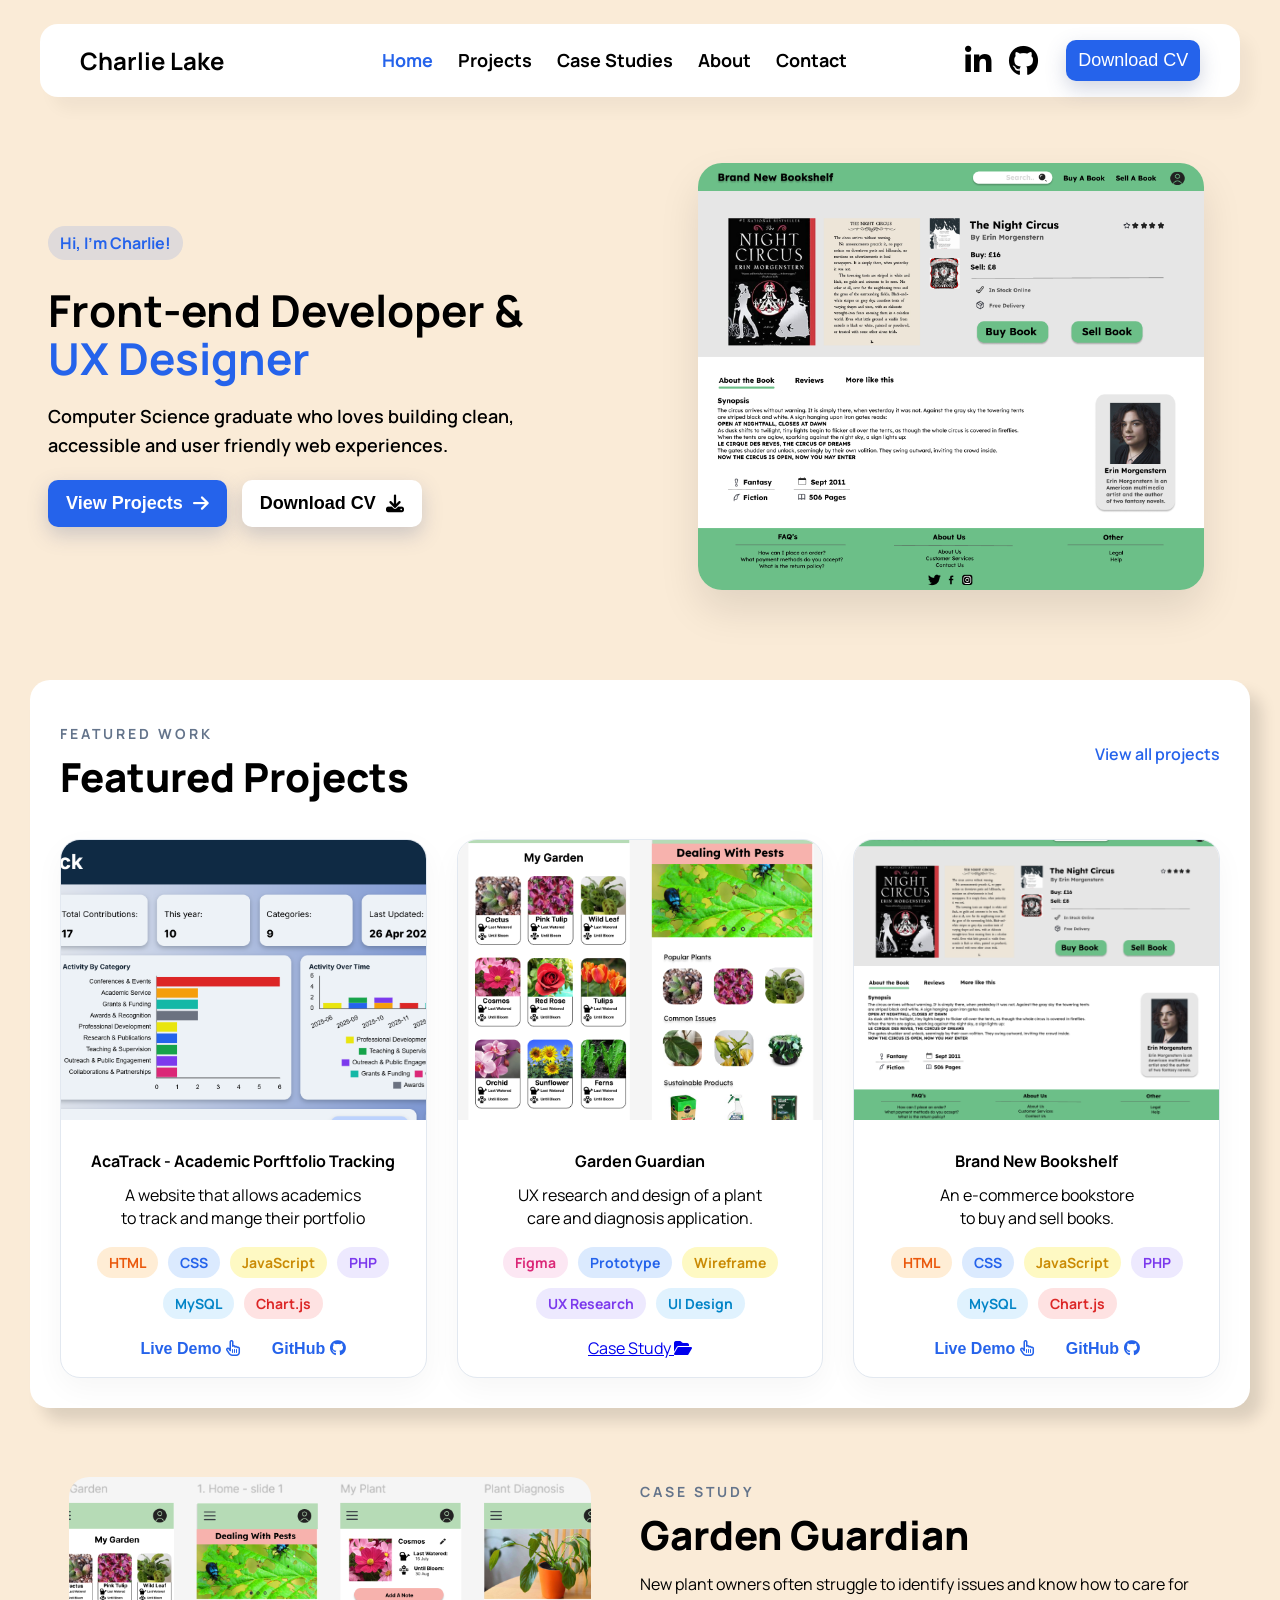
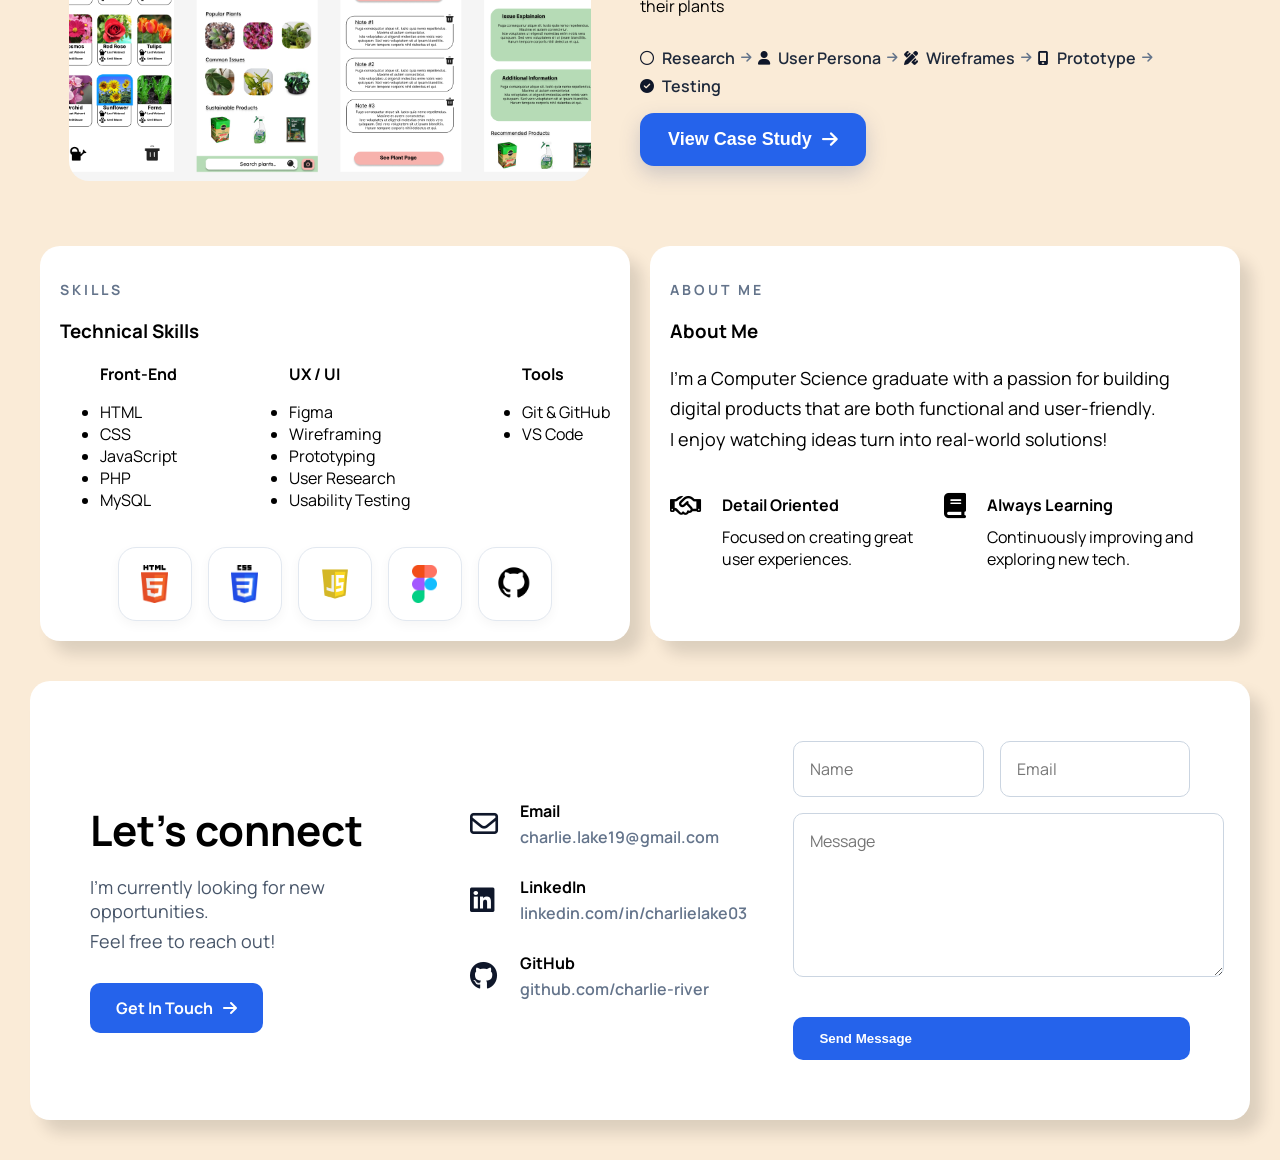
==== commit 19c66f1d: "case study pae built, needs linking" ====
--- a/html/index.html
+++ b/html/index.html
@@ -1,6 +1,7 @@
 <!DOCTYPE html>
 <html>
 <head>
+    <meta charset="UTF-8">
     <title>Charlie Lake</title>
     <link rel="stylesheet" href="../css/navigation.css">
     <link rel="stylesheet" href="../css/index.css">
@@ -121,10 +122,10 @@
                             <li class="tag tag-mysql">UI Design</li>
                         </ul>
                         <div class="featured-card-buttons">
-                            <button>
+                            <a href="case-study.html" class="case-study-link">
                                 Case Study
                                 <i class="fas fa-folder-open"></i>
-                            </button>
+                            </a>
                         </div>
                     </div>
                 </div>
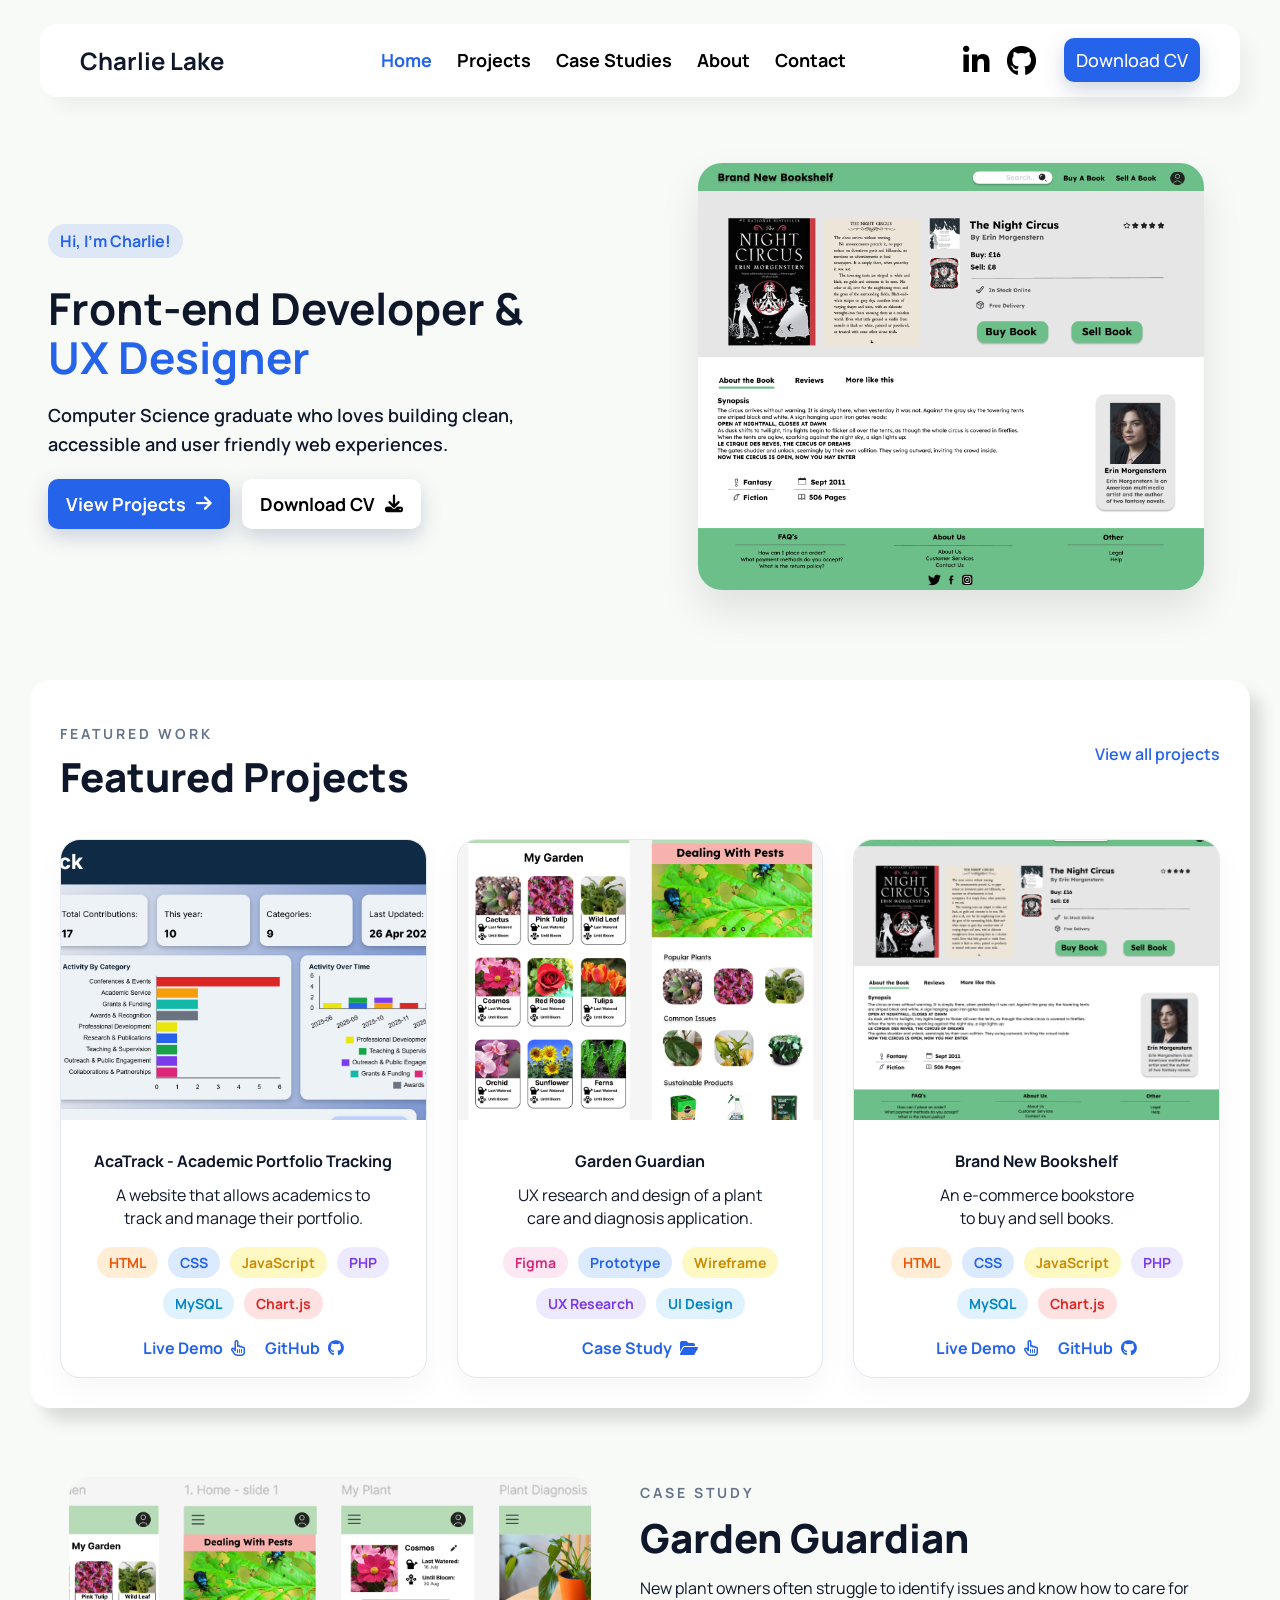
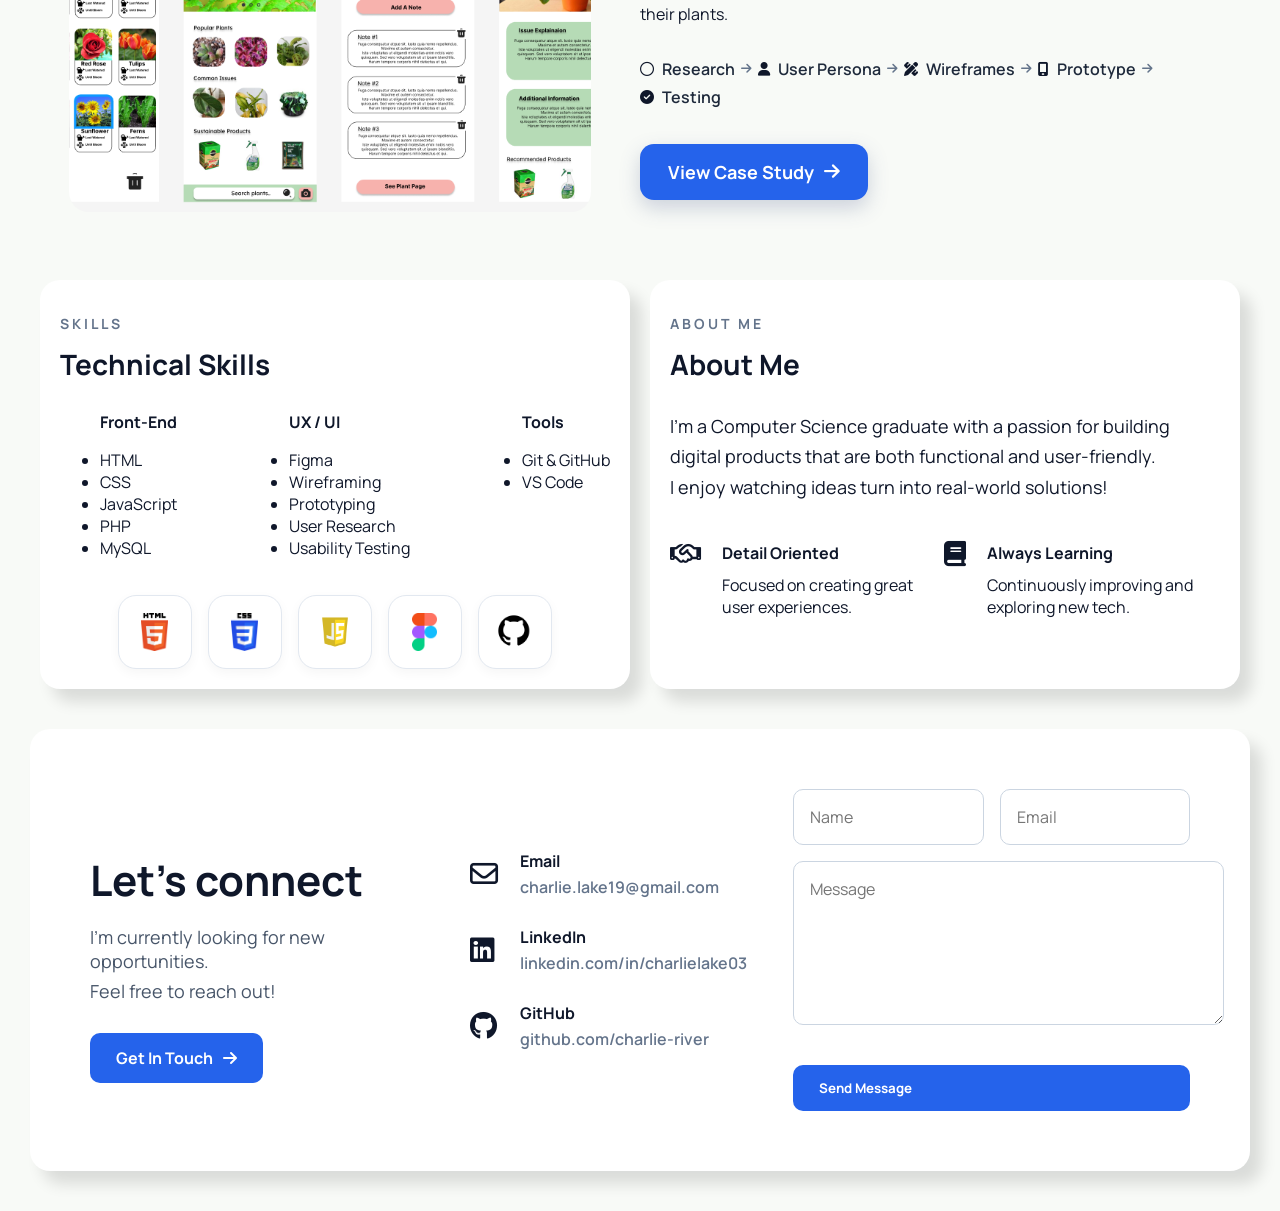
==== commit af203613: "Index background colour change" ====
--- a/html/index.html
+++ b/html/index.html
@@ -1,183 +1,207 @@
 <!DOCTYPE html>
-<html>
+<html lang="en">
 <head>
     <meta charset="UTF-8">
+    <meta name="viewport" content="width=device-width, initial-scale=1.0">
     <title>Charlie Lake</title>
+
     <link rel="stylesheet" href="../css/navigation.css">
     <link rel="stylesheet" href="../css/index.css">
+
     <link rel="preconnect" href="https://fonts.googleapis.com">
     <link rel="preconnect" href="https://fonts.gstatic.com" crossorigin>
     <link href="https://fonts.googleapis.com/css2?family=Manrope:wght@200..800&display=swap" rel="stylesheet">
+
     <link rel="stylesheet" href="https://cdnjs.cloudflare.com/ajax/libs/font-awesome/6.5.1/css/all.min.css">
 </head>
 
 <body>
-    <nav>
-        <div class="nav-container">
-
-            <h1 class="logo">Charlie Lake</h1>
-
-            <ul class="nav-links">
-                <li><a href="#" class="active">Home</a></li>
-                <li><a href="#">Projects</a></li>
-                <li><a href="#">Case Studies</a></li>
-                <li><a href="#">About</a></li>
-                <li><a href="#">Contact</a></li>
-            </ul>
-
-            <div class="nav-actions">
-                <div class="social-icons">
-                    <a href="https://www.linkedin.com/in/charlielake03/"><i class="fa-brands fa-linkedin-in"></i></a>
-                    <a href="https://github.com/Charlie-River"><i class="fa-brands fa-github"></i></a>
-                </div>
-
-                <button class="btn-download">Download CV</button>
-            </div>
-
-        </div>
-    </nav>
-
-    <section>
-        <div class="hero">
-            <div class="hero-intro">
-                <span class="hero-badge">
-                    <p>Hi, I'm Charlie!</p>
-                </span>
-                <h1 class="title">
-                    Front-end Developer & <br>
-                    <span class="highlight">UX Designer</span> 
-                </h1>
-                <p>Computer Science graduate who loves building clean, accessible and user friendly web experiences.</p>
-                <button class="btn-hero-projects">
+
+<nav>
+    <div class="nav-container">
+        <h1 class="logo">Charlie Lake</h1>
+
+        <ul class="nav-links">
+            <li><a href="index.html" class="active">Home</a></li>
+            <li><a href="#featured-work">Projects</a></li>
+            <li><a href="case-study.html">Case Studies</a></li>
+            <li><a href="#about">About</a></li>
+            <li><a href="#contact">Contact</a></li>
+        </ul>
+
+        <div class="nav-actions">
+            <div class="social-icons">
+                <a href="https://www.linkedin.com/in/charlielake03/">
+                    <i class="fa-brands fa-linkedin-in"></i>
+                </a>
+
+                <a href="https://github.com/Charlie-River">
+                    <i class="fa-brands fa-github"></i>
+                </a>
+            </div>
+
+            <a href="#" class="btn-download">
+                Download CV
+            </a>
+        </div>
+    </div>
+</nav>
+
+<section>
+    <div class="hero">
+        <div class="hero-intro">
+            <span class="hero-badge">
+                Hi, I'm Charlie!
+            </span>
+
+            <h1 class="title">
+                Front-end Developer & <br>
+                <span class="highlight">UX Designer</span>
+            </h1>
+
+            <p>
+                Computer Science graduate who loves building clean, accessible and user friendly web experiences.
+            </p>
+
+            <div class="hero-buttons">
+                <a href="#featured-work" class="btn-hero-projects">
                     View Projects
                     <i class="fa-solid fa-arrow-right"></i>
-                </button>
-                <button class="btn-hero-download">
+                </a>
+
+                <a href="#" class="btn-hero-download">
                     Download CV
                     <i class="fas fa-download"></i>
-                </button>
-            </div>
-            <div class="hero-image">
-                <img src="../images/ProjectImg.png" class="hero-project-img">
-            </div>
-        </div>
-    </section>
-
-    <section>
-        <div class="featured-work">
-            <div class="projects-header">
-
+                </a>
+            </div>
+        </div>
+
+        <div class="hero-image">
+            <img src="../images/ProjectImg.png" alt="Portfolio project preview" class="hero-project-img">
+        </div>
+    </div>
+</section>
+
+<section id="featured-work">
+    <div class="featured-work">
+        <div class="projects-header">
+            <div class="projects-title">
+                <p class="section-label">FEATURED WORK</p>
+                <h3>Featured Projects</h3>
+            </div>
+
+            <a href="#featured-work" class="view-projects">
+                View all projects
+            </a>
+        </div>
+
+        <div class="cards-container">
+
+            <div class="featured-card">
+                <img src="../images/ProjectImg1.png" alt="AcaTrack project preview">
+
+                <div class="featured-card-content">
+                    <p><b>AcaTrack - Academic Portfolio Tracking</b></p>
+                    <p>A website that allows academics to track and manage their portfolio.</p>
+
+                    <ul class="tech-tags">
+                        <li class="tag tag-html">HTML</li>
+                        <li class="tag tag-css">CSS</li>
+                        <li class="tag tag-javascript">JavaScript</li>
+                        <li class="tag tag-php">PHP</li>
+                        <li class="tag tag-mysql">MySQL</li>
+                        <li class="tag tag-chartjs">Chart.js</li>
+                    </ul>
+
+                    <div class="featured-card-buttons">
+                        <a href="#" class="card-btn">
+                            Live Demo
+                            <i class="far fa-hand-pointer"></i>
+                        </a>
+
+                        <a href="#" class="card-btn">
+                            GitHub
+                            <i class="fa-brands fa-github"></i>
+                        </a>
+                    </div>
+                </div>
+            </div>
+
+            <div class="featured-card">
+                <img src="../images/project2.png" alt="Garden Guardian project preview">
+
+                <div class="featured-card-content">
+                    <p><b>Garden Guardian</b></p>
+                    <p>UX research and design of a plant care and diagnosis application.</p>
+
+                    <ul class="tech-tags">
+                        <li class="tag tag-figma">Figma</li>
+                        <li class="tag tag-css">Prototype</li>
+                        <li class="tag tag-javascript">Wireframe</li>
+                        <li class="tag tag-php">UX Research</li>
+                        <li class="tag tag-mysql">UI Design</li>
+                    </ul>
+
+                    <div class="featured-card-buttons">
+                        <a href="case-study.html" class="card-btn">
+                            Case Study
+                            <i class="fas fa-folder-open"></i>
+                        </a>
+                    </div>
+                </div>
+            </div>
+
+            <div class="featured-card">
+                <img src="../images/ProjectImg.png" alt="Brand New Bookshelf project preview">
+
+                <div class="featured-card-content">
+                    <p><b>Brand New Bookshelf</b></p>
+                    <p>An e-commerce bookstore to buy and sell books.</p>
+
+                    <ul class="tech-tags">
+                        <li class="tag tag-html">HTML</li>
+                        <li class="tag tag-css">CSS</li>
+                        <li class="tag tag-javascript">JavaScript</li>
+                        <li class="tag tag-php">PHP</li>
+                        <li class="tag tag-mysql">MySQL</li>
+                        <li class="tag tag-chartjs">Chart.js</li>
+                    </ul>
+
+                    <div class="featured-card-buttons">
+                        <a href="#" class="card-btn">
+                            Live Demo
+                            <i class="far fa-hand-pointer"></i>
+                        </a>
+
+                        <a href="#" class="card-btn">
+                            GitHub
+                            <i class="fa-brands fa-github"></i>
+                        </a>
+                    </div>
+                </div>
+            </div>
+
+        </div>
+    </div>
+</section>
+
+<section>
+    <div class="case-study-highlight">
+        <div class="case-study-container">
+
+            <div class="case-study-img">
+                <img src="../images/GardenGuardianCaseStudy.png" alt="Garden Guardian case study preview">
+            </div>
+
+            <div class="case-study-content">
                 <div class="projects-title">
-                    <p class="section-label">FEATURED WORK</p>
-                    <h3>Featured Projects</h3>
-                </div>
-
-                <a href="#" class="view-projects">
-                    View all projects
-                </a>
-
-            </div>
-                
-            <div class="cards-container">
-
-                <div class="featured-card">
-                    <img src="../images/ProjectImg1.png">
-                    <div class="featured-card-content">
-                        <p><b>AcaTrack - Academic Porftfolio Tracking</b></p>
-                        <p>A website that allows academics to track and mange their portfolio</p>
-
-                        <ul class="tech-tags">
-                            <li class="tag tag-html">HTML</li>
-                            <li class="tag tag-css">CSS</li>
-                            <li class="tag tag-javascript">JavaScript</li>
-                            <li class="tag tag-php">PHP</li>
-                            <li class="tag tag-mysql">MySQL</li>
-                            <li class="tag tag-chartjs">Chart.js</li>
-                        </ul>
-                        <div class="featured-card-buttons">
-                            <button>
-                                Live Demo
-                                <i class="far fa-hand-pointer"></i>
-                            </button>
-                            <button>
-                                GitHub
-                                <i class="fa-brands fa-github"></i>
-                            </button>
-                        </div>
-                    </div>
-                </div>
-
-                <div class="featured-card">
-                    <img src="../images/project2.png">
-
-                    <div class="featured-card-content">
-                        <p><b>Garden Guardian</b></p>
-                        <p>UX research and design of a plant care and diagnosis application.</p>
-
-                        <ul class="tech-tags">
-                            <li class="tag tag-figma">Figma</li>
-                            <li class="tag tag-css">Prototype</li>
-                            <li class="tag tag-javascript">Wireframe</li>
-                            <li class="tag tag-php">UX Research</li>
-                            <li class="tag tag-mysql">UI Design</li>
-                        </ul>
-                        <div class="featured-card-buttons">
-                            <a href="case-study.html" class="case-study-link">
-                                Case Study
-                                <i class="fas fa-folder-open"></i>
-                            </a>
-                        </div>
-                    </div>
-                </div>
-
-                <div class="featured-card">
-                    <img src="../images/ProjectImg.png">
-                    <div class="featured-card-content">
-                        <p><b>Brand New Bookshelf</b></p>
-                        <p>An e-commerce bookstore to buy and sell books.</p>
-
-                        <ul class="tech-tags">
-                            <li class="tag tag-html">HTML</li>
-                            <li class="tag tag-css">CSS</li>
-                            <li class="tag tag-javascript">JavaScript</li>                        
-                            <li class="tag tag-php">PHP</li>
-                            <li class="tag tag-mysql">MySQL</li>
-                            <li class="tag tag-chartjs">Chart.js</li>
-                        </ul>
-                        <div class="featured-card-buttons">
-                            <button>
-                                Live Demo
-                                <i class="far fa-hand-pointer"></i>
-                            </button>
-                            <button>
-                                GitHub
-                                <i class="fa-brands fa-github"></i>
-                            </button>
-                        </div>
-                    </div>
-                </div>
-
-            </div>
-        </div>
-    </section>
-
-    <section>
-        <div class="case-study-highlight">
-            <div class="case-study-container">
-
-                <div class="case-study-img">
-                    <img src="../images/GardenGuardianCaseStudy.png">
-                </div>
-
-                <div class="case-study-content">
-                   
-                    <div class="projects-title">
                     <p class="section-label">CASE STUDY</p>
                     <h3>Garden Guardian</h3>
-                    <p>New plant owners often struggle to identify issues and know how to care for their plants</p>
+                    <p>
+                        New plant owners often struggle to identify issues and know how to care for their plants.
+                    </p>
 
                     <ul class="case-study-steps">
-
                         <li>
                             <i class="fa-regular fa-circle"></i>
                             <span>Research</span>
@@ -209,6 +233,7 @@
                             <i class="fa-solid fa-mobile-screen"></i>
                             <span>Prototype</span>
                         </li>
+
                         <li class="arrow">
                             <i class="fa-solid fa-arrow-right"></i>
                         </li>
@@ -217,166 +242,155 @@
                             <i class="fa-solid fa-circle-check"></i>
                             <span>Testing</span>
                         </li>
-
                     </ul>
 
-                    <button class="case-study-btn">
+                    <a href="case-study.html" class="case-study-btn">
                         View Case Study
                         <i class="fa-solid fa-arrow-right"></i>
-                    </button>
-                </div>
-                </div>
-            </div>
-        </div>
-    </section>
-
-    <section>
-        <div class="personal-section">
-
-            <div class="skills-card">
-                <p class="section-label">SKILLS</p>
-                <h3>Technical Skills</h3>
-
-                <div class="skills-list-container">
-
-                    <ul>
-                        <p>Front-End</p>
-                        <li> HTML </li>
-                        <li> CSS </li>
-                        <li> JavaScript </li>                        
-                        <li> PHP </li>
-                        <li> MySQL </li>
-                    </ul>
-
-                    <ul>
-                        <p>UX / UI</p>
-                        <li> Figma </li>
-                        <li> Wireframing </li>
-                        <li> Prototyping </li>                        
-                        <li> User Research </li>
-                        <li> Usability Testing </li>
-                    </ul>
-
-                    <ul>
-                        <p> Tools </p>
-                        <li> Git & GitHub </li>
-                        <li> VS Code </li>
-                    </ul>
-                </div>
-
-                <div class="skill-icons">
-                    <ul class="tools-list">
-                        <li>
-                            <img src="../images/html.png" alt="HTML">
-                        </li>
-
-                        <li>
-                            <img src="../images/css.png" alt="CSS">
-                        </li>
-
-                        <li>
-                            <img src="../images/js.png" alt="JavaScript">
-                        </li>
-
-                        <li>
-                            <img src="../images/figma.png" alt="Figma">
-                        </li>
-
-                        <li>
-                            <img src="../images/github.png" alt="GitHub">
-                        </li>
-                    </ul>
-                </div>
-            </div>
-
-            <div class="about-card">
-                <p class="section-label">ABOUT ME</p>
-                <h3>About Me</h3>
-
-                <p class="about-description">
-                    I'm a Computer Science graduate with a passion for building digital products that are both functional and user-friendly.
-                    <br>I enjoy watching ideas turn into real-world solutions!
-                </p>
-
-                <div class="about-features">
-
-                    <div class="feature-item">
-                        <i class="fa-regular fa-handshake"></i>
-
-                        <div class="feature-text">
-                            <h4>Detail Oriented</h4>
-                            <p>Focused on creating great user experiences.</p>
-                        </div>
-                    </div>
-
-                    <div class="feature-item">
-                        <i class="fa-solid fa-book"></i>
-
-                        <div class="feature-text">
-                            <h4>Always Learning</h4>
-                            <p>Continuously improving and exploring new tech.</p>
-                        </div>
-                    </div>
-
-                    </div>
-                </div>
-
-        </div>
-    </section>
-
-    <section class="contact-section">
-  <div class="contact-container">
-
-    <div class="contact-intro">
-      <h2>Let's connect</h2>
-      <p>I'm currently looking for new opportunities.</p>
-      <p>Feel free to reach out!</p>
-
-      <a href="mailto:charlie.lake19@gmail.com" class="contact-btn">
-        Get In Touch <i class="fa-solid fa-arrow-right"></i>
-      </a>
-    </div>
-
-    <div class="contact-details">
-      <div class="contact-item">
-        <i class="fa-regular fa-envelope"></i>
-        <div>
-          <h4>Email</h4>
-          <p>charlie.lake19@gmail.com</p>
-        </div>
-      </div>
-
-      <div class="contact-item">
-        <i class="fa-brands fa-linkedin"></i>
-        <div>
-          <h4>LinkedIn</h4>
-          <p>linkedin.com/in/charlielake03</p>
-        </div>
-      </div>
-
-      <div class="contact-item">
-        <i class="fa-brands fa-github"></i>
-        <div>
-          <h4>GitHub</h4>
-          <p>github.com/charlie-river</p>
-        </div>
-      </div>
-    </div>
-
-    <form class="contact-form">
-      <div class="form-row">
-        <input type="text" placeholder="Name">
-        <input type="email" placeholder="Email">
-      </div>
-
-      <textarea placeholder="Message"></textarea>
-
-      <button type="submit">Send Message</button>
-    </form>
-
-  </div>
-</section>
-
+                    </a>
+                </div>
+            </div>
+
+        </div>
+    </div>
+</section>
+
+<section id="about">
+    <div class="personal-section">
+
+        <div class="skills-card">
+            <p class="section-label">SKILLS</p>
+            <h3>Technical Skills</h3>
+
+            <div class="skills-list-container">
+                <ul>
+                    <p>Front-End</p>
+                    <li>HTML</li>
+                    <li>CSS</li>
+                    <li>JavaScript</li>
+                    <li>PHP</li>
+                    <li>MySQL</li>
+                </ul>
+
+                <ul>
+                    <p>UX / UI</p>
+                    <li>Figma</li>
+                    <li>Wireframing</li>
+                    <li>Prototyping</li>
+                    <li>User Research</li>
+                    <li>Usability Testing</li>
+                </ul>
+
+                <ul>
+                    <p>Tools</p>
+                    <li>Git & GitHub</li>
+                    <li>VS Code</li>
+                </ul>
+            </div>
+
+            <div class="skill-icons">
+                <ul class="tools-list">
+                    <li><img src="../images/html.png" alt="HTML"></li>
+                    <li><img src="../images/css.png" alt="CSS"></li>
+                    <li><img src="../images/js.png" alt="JavaScript"></li>
+                    <li><img src="../images/figma.png" alt="Figma"></li>
+                    <li><img src="../images/github.png" alt="GitHub"></li>
+                </ul>
+            </div>
+        </div>
+
+        <div class="about-card">
+            <p class="section-label">ABOUT ME</p>
+            <h3>About Me</h3>
+
+            <p class="about-description">
+                I'm a Computer Science graduate with a passion for building digital products that are both functional and user-friendly.
+                <br>
+                I enjoy watching ideas turn into real-world solutions!
+            </p>
+
+            <div class="about-features">
+                <div class="feature-item">
+                    <i class="fa-regular fa-handshake"></i>
+
+                    <div class="feature-text">
+                        <h4>Detail Oriented</h4>
+                        <p>Focused on creating great user experiences.</p>
+                    </div>
+                </div>
+
+                <div class="feature-item">
+                    <i class="fa-solid fa-book"></i>
+
+                    <div class="feature-text">
+                        <h4>Always Learning</h4>
+                        <p>Continuously improving and exploring new tech.</p>
+                    </div>
+                </div>
+            </div>
+        </div>
+
+    </div>
+</section>
+
+<section id="contact" class="contact-section">
+    <div class="contact-container">
+
+        <div class="contact-intro">
+            <h2>Let's connect</h2>
+            <p>I'm currently looking for new opportunities.</p>
+            <p>Feel free to reach out!</p>
+
+            <a href="mailto:charlie.lake19@gmail.com" class="contact-btn">
+                Get In Touch
+                <i class="fa-solid fa-arrow-right"></i>
+            </a>
+        </div>
+
+        <div class="contact-details">
+            <div class="contact-item">
+                <i class="fa-regular fa-envelope"></i>
+
+                <div>
+                    <h4>Email</h4>
+                    <p>charlie.lake19@gmail.com</p>
+                </div>
+            </div>
+
+            <div class="contact-item">
+                <i class="fa-brands fa-linkedin"></i>
+
+                <div>
+                    <h4>LinkedIn</h4>
+                    <p>linkedin.com/in/charlielake03</p>
+                </div>
+            </div>
+
+            <div class="contact-item">
+                <i class="fa-brands fa-github"></i>
+
+                <div>
+                    <h4>GitHub</h4>
+                    <p>github.com/charlie-river</p>
+                </div>
+            </div>
+        </div>
+
+        <form class="contact-form">
+            <div class="form-row">
+                <input type="text" placeholder="Name">
+                <input type="email" placeholder="Email">
+            </div>
+
+            <textarea placeholder="Message"></textarea>
+
+            <button type="submit">
+                Send Message
+            </button>
+        </form>
+
+    </div>
+</section>
 
 </body>
-</html>
+</html>
--- a/css/navigation.css
+++ b/css/navigation.css
@@ -1,6 +1,7 @@
 body {
-    background-color: antiquewhite;
+    background-color: #f8faf7;
     font-family: "Manrope", sans-serif;
+    color: #0f172a;
 }
 
 nav {
--- a/css/index.css
+++ b/css/index.css
@@ -1,6 +1,10 @@
+a {
+    text-decoration: none;
+}
+
 /* 
    HERO SECTION
- */
+*/
 
 .hero {
     max-width: 1400px;
@@ -19,6 +23,7 @@
 
 .hero-badge {
     display: inline-block;
+
     background-color: #2563eb20;
     color: #2563eb;
 
@@ -27,10 +32,6 @@
 
     font-weight: 700;
     margin-bottom: 18px;
-}
-
-.hero-badge p {
-    margin: 0;
 }
 
 .title {
@@ -52,8 +53,10 @@
     font-weight: 600;
 }
 
-.hero-intro button {
-    margin-right: 12px;
+.hero-buttons {
+    display: flex;
+    flex-wrap: wrap;
+    gap: 12px;
 }
 
 .btn-hero-projects,
@@ -69,6 +72,7 @@
 
     font-size: 18px;
     font-weight: 700;
+    text-decoration: none;
 
     cursor: pointer;
     transition: all 0.25s ease;
@@ -90,7 +94,8 @@
 
 .btn-hero-projects:hover,
 .case-study-btn:hover,
-.contact-btn:hover {
+.contact-btn:hover,
+.contact-form button:hover {
     transform: translateY(-2px);
     background-color: #1d4cb3;
     box-shadow: 0 12px 24px rgba(77, 91, 139, 0.35);
@@ -123,7 +128,7 @@
 
 /*
    FEATURED WORK
- */
+*/
 
 .featured-work,
 .contact-section {
@@ -169,6 +174,10 @@
     font-weight: 600;
 }
 
+.view-projects:hover {
+    color: #1d4cb3;
+}
+
 .cards-container {
     max-width: 1400px;
     margin: 0 auto;
@@ -291,7 +300,11 @@
     gap: 20px;
 }
 
-.featured-card button {
+.card-btn {
+    display: inline-flex;
+    align-items: center;
+    gap: 8px;
+
     color: #2563eb;
     background-color: transparent;
 
@@ -300,13 +313,21 @@
     font-size: 16px;
     font-weight: 700;
 
+    text-decoration: none;
+
     cursor: pointer;
+    transition: all 0.25s ease;
+}
+
+.card-btn:hover {
+    transform: translateY(-2px);
+    color: #1d4cb3;
 }
 
 
 /* 
    CASE STUDY HIGHLIGHT
- */
+*/
 
 .case-study-highlight {
     width: 95%;
@@ -344,6 +365,10 @@
     padding: 20px;
 }
 
+.case-study-content p {
+    line-height: 1.6;
+}
+
 .case-study-steps {
     display: flex;
     align-items: center;
@@ -380,6 +405,7 @@
     align-items: center;
     gap: 10px;
 
+    margin-top: 20px;
     padding: 16px 28px;
 
     border: none;
@@ -390,6 +416,7 @@
 
     font-size: 18px;
     font-weight: 700;
+    text-decoration: none;
 
     cursor: pointer;
 
@@ -397,9 +424,10 @@
     transition: all 0.25s ease;
 }
 
+
 /*
    PERSONAL SECTION
- */
+*/
 
 .personal-section {
     width: 95%;
@@ -421,6 +449,12 @@
     box-shadow: 12px 13px 15px rgba(0, 0, 0, 0.12);
 }
 
+.skills-card h3,
+.about-card h3 {
+    margin-top: 0;
+    font-size: 28px;
+}
+
 .skills-list-container {
     display: flex;
     justify-content: space-between;
@@ -505,7 +539,7 @@
 
 /* 
    CONTACT SECTION
- */
+*/
 
 .contact-container {
     display: grid;
@@ -546,6 +580,7 @@
 
     text-decoration: none;
     font-weight: 700;
+    font-family: inherit;
 
     cursor: pointer;
     transition: all 0.25s ease;
@@ -610,3 +645,55 @@
     min-height: 130px;
     resize: vertical;
 }
+
+
+/*
+   RESPONSIVE
+*/
+
+@media (max-width: 1000px) {
+    .hero,
+    .case-study-container,
+    .personal-section {
+        flex-direction: column;
+    }
+
+    .skills-card,
+    .about-card {
+        width: auto;
+    }
+
+    .contact-container {
+        grid-template-columns: 1fr;
+    }
+
+    .hero-image img {
+        width: 100%;
+    }
+}
+
+@media (max-width: 700px) {
+    .hero {
+        padding: 40px 20px;
+    }
+
+    .title {
+        font-size: 36px;
+    }
+
+    .projects-header,
+    .skills-list-container,
+    .about-features,
+    .form-row {
+        flex-direction: column;
+        align-items: flex-start;
+    }
+
+    .projects-title h3 {
+        font-size: 32px;
+    }
+
+    .contact-container {
+        padding: 30px 20px;
+    }
+}
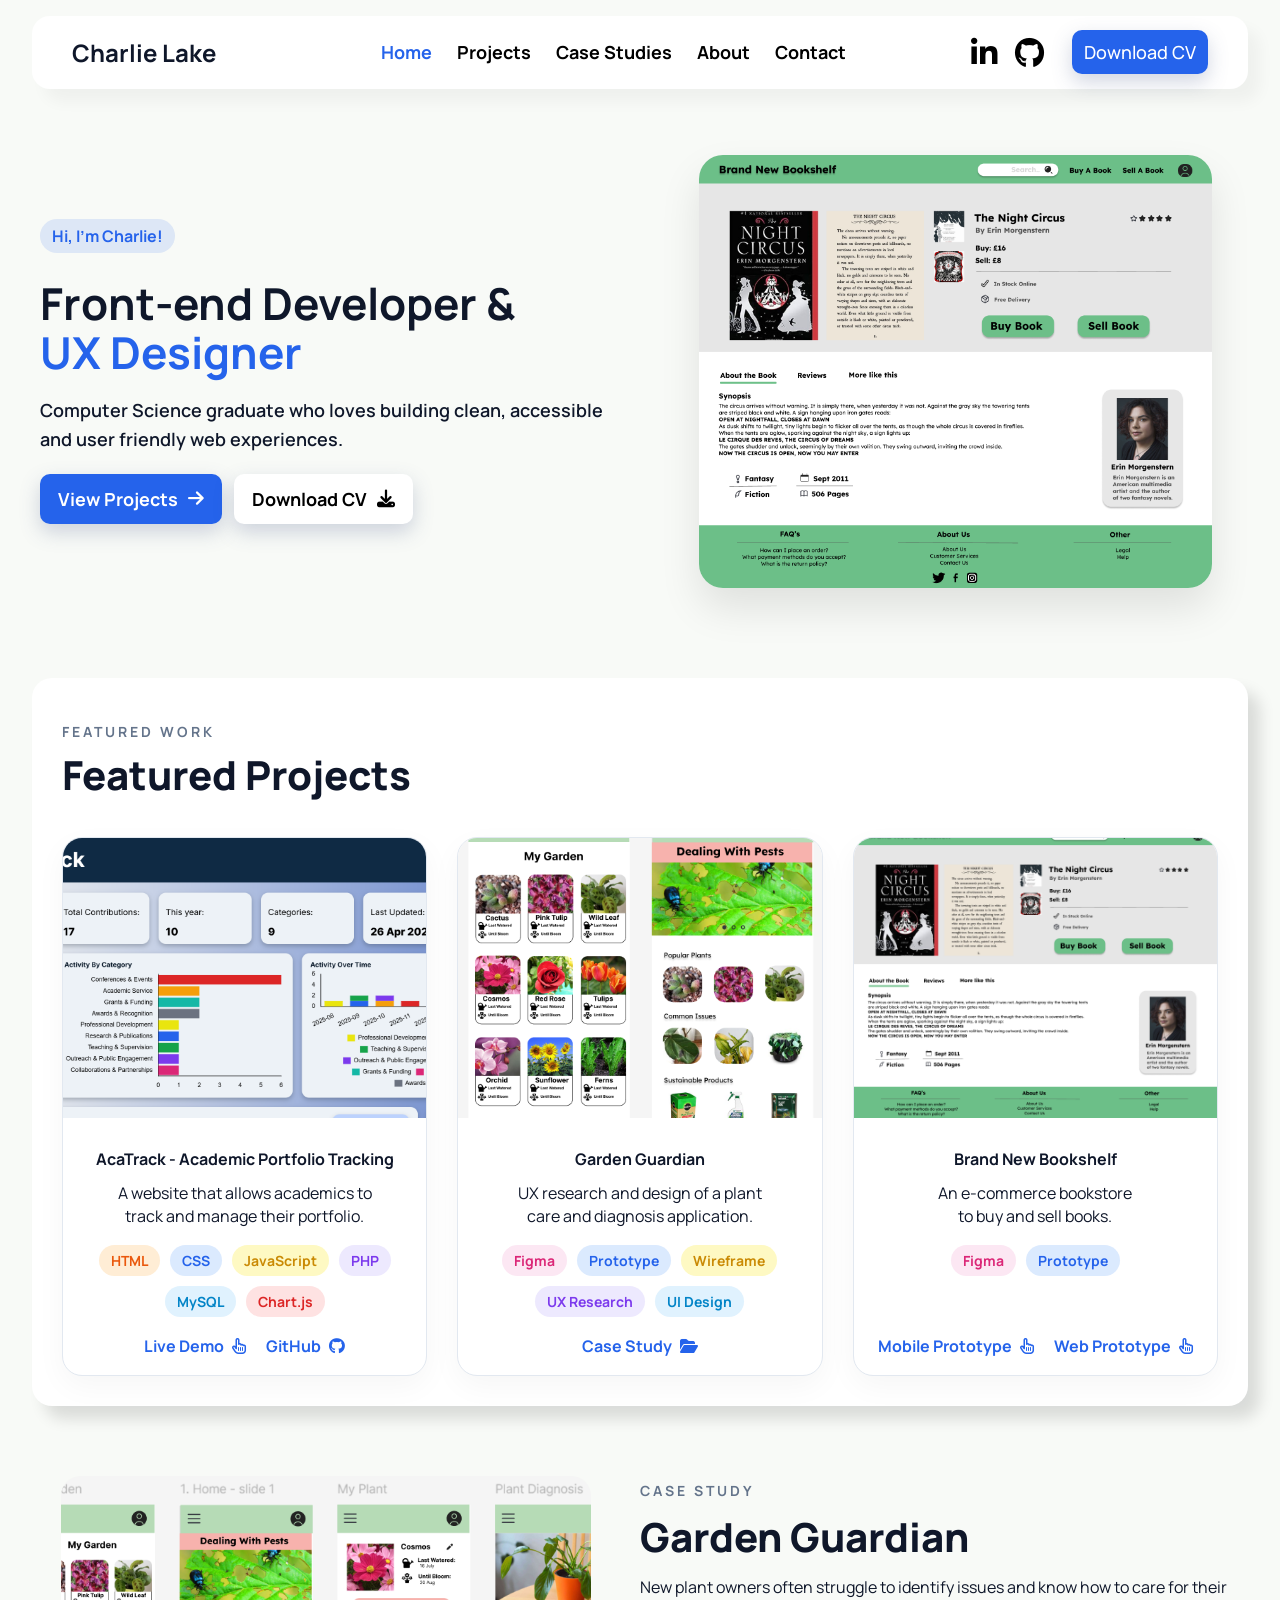
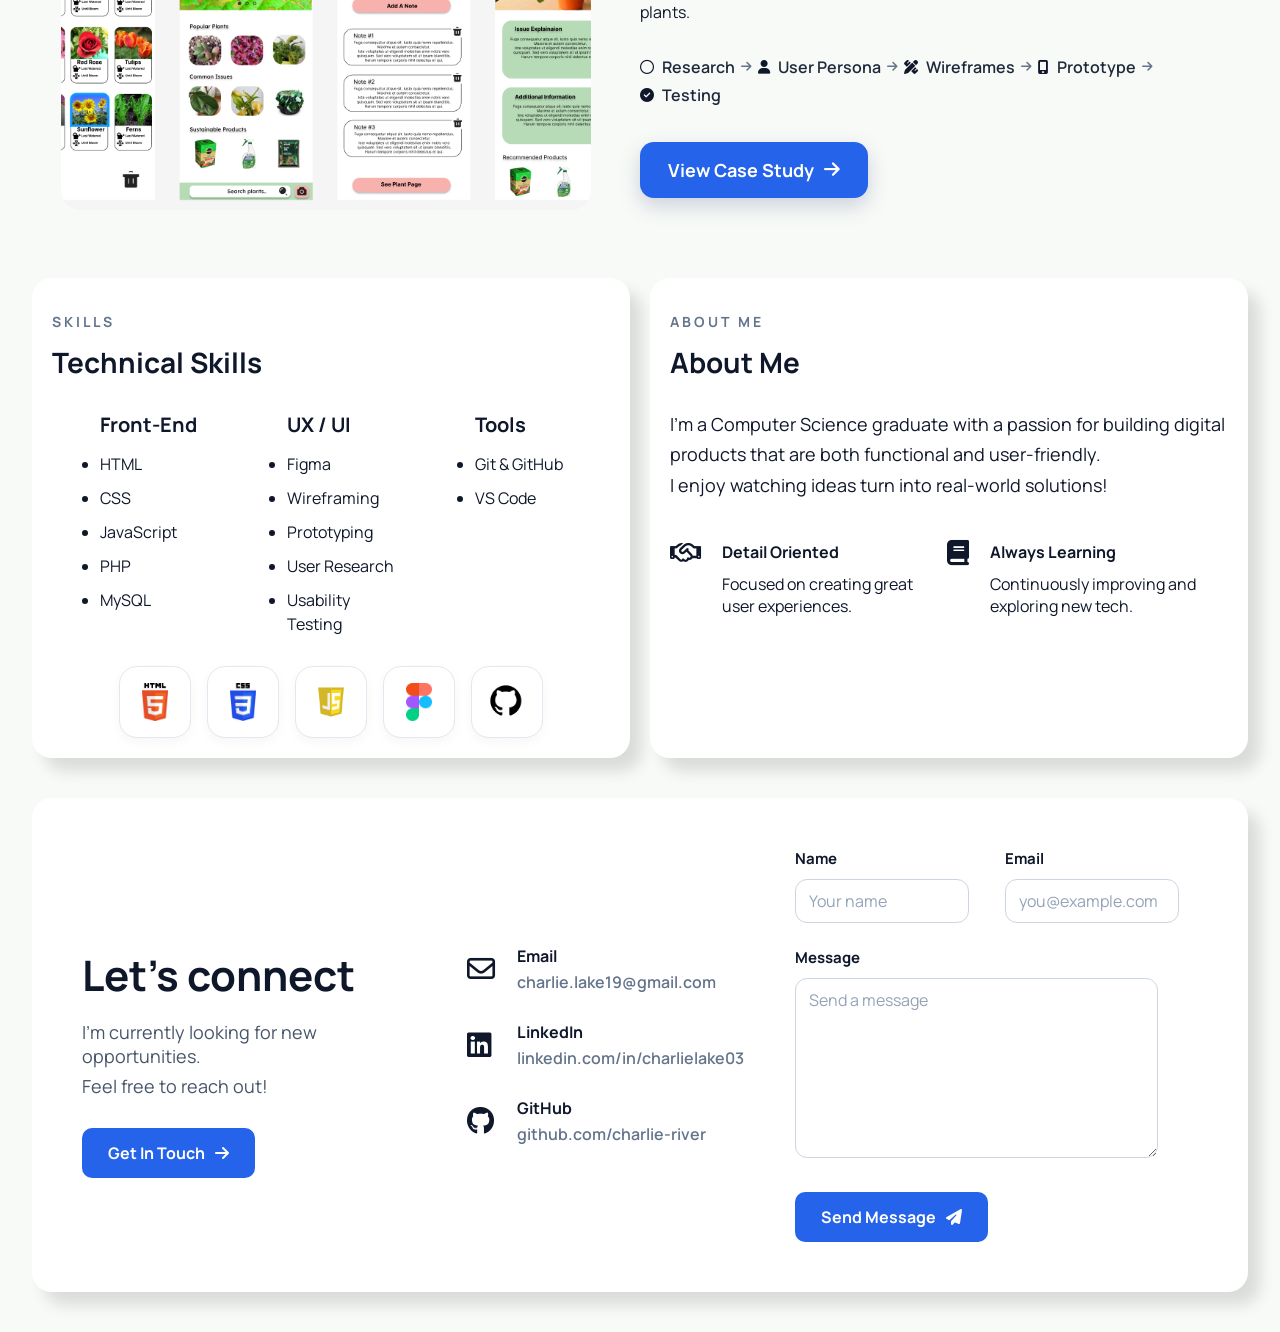
==== commit 638be772: "CSS in seaparate files, links updated, form linked to email" ====
--- a/html/index.html
+++ b/html/index.html
@@ -6,7 +6,14 @@
     <title>Charlie Lake</title>
 
     <link rel="stylesheet" href="../css/navigation.css">
-    <link rel="stylesheet" href="../css/index.css">
+
+<link rel="stylesheet" href="../css/global.css">
+<link rel="stylesheet" href="../css/hero.css">
+<link rel="stylesheet" href="../css/featured-work.css">
+<link rel="stylesheet" href="../css/case-study-highlights.css">
+<link rel="stylesheet" href="../css/personal-section.css">
+<link rel="stylesheet" href="../css/contact.css">
+<link rel="stylesheet" href="../css/responsive.css">
 
     <link rel="preconnect" href="https://fonts.googleapis.com">
     <link rel="preconnect" href="https://fonts.gstatic.com" crossorigin>
@@ -91,7 +98,7 @@
             </div>
 
             <a href="#featured-work" class="view-projects">
-                View all projects
+               <!-- View all projects -->
             </a>
         </div>
 
@@ -119,7 +126,7 @@
                             <i class="far fa-hand-pointer"></i>
                         </a>
 
-                        <a href="#" class="card-btn">
+                        <a href="https://github.com/Charlie-River/AcaTrack" class="card-btn">
                             GitHub
                             <i class="fa-brands fa-github"></i>
                         </a>
@@ -136,7 +143,7 @@
 
                     <ul class="tech-tags">
                         <li class="tag tag-figma">Figma</li>
-                        <li class="tag tag-css">Prototype</li>
+                        <li class="tag tag-prototype">Prototype</li>
                         <li class="tag tag-javascript">Wireframe</li>
                         <li class="tag tag-php">UX Research</li>
                         <li class="tag tag-mysql">UI Design</li>
@@ -159,24 +166,20 @@
                     <p>An e-commerce bookstore to buy and sell books.</p>
 
                     <ul class="tech-tags">
-                        <li class="tag tag-html">HTML</li>
-                        <li class="tag tag-css">CSS</li>
-                        <li class="tag tag-javascript">JavaScript</li>
-                        <li class="tag tag-php">PHP</li>
-                        <li class="tag tag-mysql">MySQL</li>
-                        <li class="tag tag-chartjs">Chart.js</li>
+                        <li class="tag tag-figma">Figma</li>
+                        <li class="tag tag-prototype">Prototype</li>
                     </ul>
 
                     <div class="featured-card-buttons">
-                        <a href="#" class="card-btn">
-                            Live Demo
+                        <a href="https://www.figma.com/proto/p8EMsWV1Ba7b8FA7WVw2jn/UX-Frontend-Task?node-id=11-809&t=CB8FEmwMylhzNdty-1" class="card-btn">
+                            Mobile Prototype
                             <i class="far fa-hand-pointer"></i>
                         </a>
-
-                        <a href="#" class="card-btn">
-                            GitHub
-                            <i class="fa-brands fa-github"></i>
+                        <a href="https://www.figma.com/proto/p8EMsWV1Ba7b8FA7WVw2jn/UX-Frontend-Task?node-id=1-2&t=XU533mhdOComP0su-1" class="card-btn">
+                            Web Prototype
+                            <i class="far fa-hand-pointer"></i>
                         </a>
+
                     </div>
                 </div>
             </div>
@@ -376,16 +379,60 @@
             </div>
         </div>
 
-        <form class="contact-form">
+        <form 
+            class="contact-form"
+            action="https://formspree.io/f/xojbwlgb"
+            method="POST"
+        >
+
+            <input 
+                type="hidden"
+                name="_subject"
+                value="New Portfolio Contact Form Submission"
+            >
+
             <div class="form-row">
-                <input type="text" placeholder="Name">
-                <input type="email" placeholder="Email">
-            </div>
-
-            <textarea placeholder="Message"></textarea>
+
+                <div class="input-group">
+                    <label for="name">Name</label>
+
+                    <input 
+                        type="text"
+                        id="name"
+                        name="name"
+                        placeholder="Your name"
+                        required
+                    >
+                </div>
+
+                <div class="input-group">
+                    <label for="email">Email</label>
+
+                    <input 
+                        type="email"
+                        id="email"
+                        name="email"
+                        placeholder="you@example.com"
+                        required
+                    >
+                </div>
+
+            </div>
+
+            <div class="input-group">
+                <label for="message">Message</label>
+
+                <textarea 
+                    id="message"
+                    name="message"
+                    placeholder="Send a message"
+                    required
+                ></textarea>
+            </div>
 
             <button type="submit">
                 Send Message
+                <i class="fa-solid fa-paper-plane"></i>
             </button>
         </form>
 
--- a/css/navigation.css
+++ b/css/navigation.css
@@ -1,8 +1,3 @@
-body {
-    background-color: #f8faf7;
-    font-family: "Manrope", sans-serif;
-    color: #0f172a;
-}
 
 nav {
     width: 95%;
--- a/css/global.css
+++ b/css/global.css
@@ -0,0 +1,83 @@
+* {
+    box-sizing: border-box;
+}
+
+html {
+    scroll-behavior: smooth;
+}
+
+body {
+    margin: 0;
+
+    background-color: #f8faf7;
+    color: #0f172a;
+
+    font-family: "Manrope", sans-serif;
+}
+
+a {
+    text-decoration: none;
+}
+
+.section-label {
+    margin-bottom: 12px;
+
+    font-size: 14px;
+    font-weight: 700;
+    letter-spacing: 3px;
+
+    color: #64748b;
+}
+
+.projects-title h3 {
+    margin: 0;
+
+    font-size: 40px;
+    font-weight: 800;
+    line-height: 1.1;
+}
+
+.tag {
+    padding: 6px 12px;
+
+    border-radius: 999px;
+
+    font-size: 14px;
+    font-weight: 700;
+}
+
+.tag-html {
+    background-color: #ffedd5;
+    color: #ea580c;
+}
+
+.tag-css,
+.tag-prototype {
+    background-color: #dbeafe;
+    color: #2563eb;
+}
+
+.tag-javascript {
+    background-color: #fef9c3;
+    color: #ca8a04;
+}
+
+.tag-php {
+    background-color: #ede9fe;
+    color: #7c3aed;
+}
+
+.tag-mysql {
+    background-color: #e0f2fe;
+    color: #0284c7;
+}
+
+.tag-figma {
+    background-color: #fce7f3;
+    color: #db2777;
+}
+
+.tag-chartjs {
+    background-color: #fee2e2;
+    color: #dc2626;
+}
--- a/css/hero.css
+++ b/css/hero.css
@@ -0,0 +1,112 @@
+.hero {
+    max-width: 1400px;
+    margin: 0 auto;
+    padding: 50px 40px;
+
+    display: flex;
+    align-items: center;
+    justify-content: space-between;
+    gap: 60px;
+}
+
+.hero-intro {
+    flex: 1;
+}
+
+.hero-badge {
+    display: inline-block;
+
+    background-color: #2563eb20;
+    color: #2563eb;
+
+    padding: 6px 12px;
+    border-radius: 999px;
+
+    font-weight: 700;
+    margin-bottom: 18px;
+}
+
+.title {
+    font-size: 44px;
+    line-height: 1.1;
+    margin: 8px 0;
+}
+
+.highlight {
+    color: #2563eb;
+}
+
+.hero-intro > p {
+    max-width: 600px;
+    margin: 20px 0;
+
+    font-size: 18px;
+    line-height: 1.6;
+    font-weight: 600;
+}
+
+.hero-buttons {
+    display: flex;
+    flex-wrap: wrap;
+    gap: 12px;
+}
+
+.btn-hero-projects,
+.btn-hero-download {
+    display: inline-flex;
+    align-items: center;
+    gap: 10px;
+
+    padding: 13px 18px;
+
+    border: none;
+    border-radius: 10px;
+
+    font-size: 18px;
+    font-weight: 700;
+
+    cursor: pointer;
+    transition: all 0.25s ease;
+}
+
+.btn-hero-projects {
+    background-color: #2563eb;
+    color: white;
+    box-shadow: 0 8px 20px rgba(77, 91, 139, 0.25);
+}
+
+.btn-hero-download {
+    background-color: white;
+    color: black;
+    box-shadow: 0 8px 20px rgba(77, 91, 139, 0.25);
+}
+
+.btn-hero-projects:hover {
+    transform: translateY(-2px);
+    background-color: #1d4cb3;
+    box-shadow: 0 12px 24px rgba(77, 91, 139, 0.35);
+}
+
+.btn-hero-download:hover {
+    transform: translateY(-2px);
+    background-color: #bdc3d1;
+    box-shadow: 0 12px 24px rgba(148, 174, 236, 0.35);
+}
+
+.hero-image {
+    flex: 1;
+
+    display: flex;
+    justify-content: center;
+}
+
+.hero-image img {
+    width: 90%;
+    max-width: 900px;
+    height: auto;
+
+    border-radius: 24px;
+    object-fit: cover;
+
+    box-shadow: 0 20px 40px rgba(0, 0, 0, 0.1);
+}
--- a/css/featured-work.css
+++ b/css/featured-work.css
@@ -0,0 +1,136 @@
+.featured-work {
+    width: 95%;
+    margin: 40px auto;
+    padding: 10px;
+
+    background-color: white;
+    border-radius: 20px;
+
+    box-shadow: 12px 13px 15px rgba(0, 0, 0, 0.12);
+}
+
+.projects-header {
+    display: flex;
+    align-items: center;
+    justify-content: space-between;
+
+    padding: 20px;
+}
+
+.view-projects {
+    text-decoration: none;
+    color: #2563eb;
+    font-weight: 600;
+}
+
+.view-projects:hover {
+    color: #1d4cb3;
+}
+
+.cards-container {
+    max-width: 1400px;
+    margin: 0 auto;
+    padding: 20px;
+
+    display: flex;
+    align-items: stretch;
+    justify-content: center;
+    flex-wrap: wrap;
+    gap: 30px;
+}
+
+.featured-card {
+    flex: 1 1 320px;
+    max-width: 420px;
+
+    display: flex;
+    flex-direction: column;
+
+    text-align: center;
+    text-wrap: balance;
+
+    background-color: white;
+    border: 1px solid #e2e8f0;
+    border-radius: 20px;
+
+    overflow: hidden;
+
+    box-shadow: 0 10px 30px rgba(0, 0, 0, 0.04);
+}
+
+.featured-card img {
+    width: 100%;
+    height: 280px;
+
+    object-fit: cover;
+    display: block;
+}
+
+.featured-card-content {
+    display: flex;
+    flex-direction: column;
+    flex: 1;
+
+    padding: 18px;
+}
+
+.featured-card p {
+    margin: 12px 0 0;
+    line-height: 1.4;
+}
+
+.tech-tags {
+    display: flex;
+    flex-wrap: wrap;
+    justify-content: center;
+    gap: 10px;
+
+    list-style: none;
+
+    padding: 0;
+    margin: 18px 0;
+}
+
+.featured-card-buttons {
+    margin-top: auto;
+
+    display: flex;
+    justify-content: center;
+    gap: 20px;
+}
+
+.prototype-buttons {
+    flex-direction: column;
+    gap: 14px;
+}
+
+.prototype-buttons .card-btn {
+    width: 100%;
+    justify-content: center;
+    padding: 12px 16px;
+
+    background-color: #f8fafc;
+}
+
+.card-btn {
+    display: inline-flex;
+    align-items: center;
+    gap: 8px;
+
+    color: #2563eb;
+    background-color: transparent;
+
+    border: none;
+
+    font-size: 16px;
+    font-weight: 700;
+
+    text-decoration: none;
+
+    cursor: pointer;
+    transition: all 0.25s ease;
+}
+
+.prototype-buttons:hover, .card-btn:hover {
+    transform: translateY(-2px);
+}
--- a/css/case-study-highlights.css
+++ b/css/case-study-highlights.css
@@ -0,0 +1,99 @@
+.case-study-highlight {
+    width: 95%;
+    margin: 40px auto;
+
+    border-radius: 20px;
+    overflow: hidden;
+}
+
+.case-study-container {
+    display: flex;
+    align-items: stretch;
+    margin-bottom: 20px;
+}
+
+.case-study-img,
+.case-study-content {
+    flex: 1;
+}
+
+.case-study-img img {
+    width: 90%;
+    height: 90%;
+
+    margin: 5% 0 0 5%;
+
+    border-radius: 20px;
+
+    object-fit: cover;
+    display: block;
+}
+
+.case-study-content {
+    padding: 20px;
+}
+
+.case-study-content p {
+    line-height: 1.6;
+}
+
+.case-study-steps {
+    display: flex;
+    align-items: center;
+    flex-wrap: wrap;
+    gap: 6px;
+
+    list-style: none;
+
+    padding: 0;
+    margin-top: 30px;
+}
+
+.case-study-steps li {
+    display: flex;
+    align-items: center;
+    gap: 8px;
+
+    font-weight: 600;
+    color: #1e293b;
+}
+
+.case-study-steps i {
+    color: #0f172a;
+    font-size: 14px;
+}
+
+.arrow i {
+    color: #64748b;
+    font-size: 12px;
+}
+
+.case-study-btn {
+    display: inline-flex;
+    align-items: center;
+    gap: 10px;
+
+    margin-top: 20px;
+    padding: 16px 28px;
+
+    border: none;
+    border-radius: 14px;
+
+    background-color: #2563eb;
+    color: white;
+
+    font-size: 18px;
+    font-weight: 700;
+    text-decoration: none;
+
+    cursor: pointer;
+
+    box-shadow: 0 8px 20px rgba(77, 91, 139, 0.25);
+    transition: all 0.25s ease;
+}
+
+.case-study-btn:hover {
+    transform: translateY(-2px);
+    background-color: #1d4cb3;
+    box-shadow: 0 12px 24px rgba(77, 91, 139, 0.35);
+}
--- a/css/personal-section.css
+++ b/css/personal-section.css
@@ -0,0 +1,117 @@
+.personal-section {
+    width: 95%;
+    margin: 40px auto;
+
+    display: flex;
+    justify-content: space-between;
+    gap: 20px;
+}
+
+.skills-card,
+.about-card {
+    width: 50%;
+    padding: 20px;
+
+    background-color: white;
+
+    border-radius: 20px;
+    box-shadow: 12px 13px 15px rgba(0, 0, 0, 0.12);
+}
+
+.skills-card h3,
+.about-card h3 {
+    margin-top: 0;
+    font-size: 28px;
+}
+
+.skills-list-container {
+    width: 90%;
+    margin: 30px auto 0;
+
+    display: grid;
+    grid-template-columns: repeat(3, 1fr);
+    gap: 60px;
+}
+
+.skills-list-container ul {
+    margin: 0;
+    padding-left: 20px;
+}
+
+.skills-list-container p {
+    margin: 0 0 14px;
+
+    font-size: 20px;
+    font-weight: 700;
+}
+
+.skills-list-container li {
+    margin-bottom: 10px;
+    line-height: 1.5;
+}
+
+.tools-list {
+    display: flex;
+    justify-content: center;
+    flex-wrap: wrap;
+    gap: 16px;
+
+    list-style: none;
+
+    padding: 0;
+    margin: 20px 0 0;
+}
+
+.tools-list li {
+    width: 72px;
+    height: 72px;
+
+    display: flex;
+    align-items: center;
+    justify-content: center;
+
+    background-color: white;
+
+    border: 1px solid #e2e8f0;
+    border-radius: 18px;
+
+    box-shadow: 0 4px 12px rgba(0, 0, 0, 0.04);
+}
+
+.tools-list img {
+    width: 38px;
+    height: 38px;
+
+    object-fit: contain;
+}
+
+.about-description {
+    margin: 0;
+
+    font-size: 18px;
+    line-height: 1.7;
+}
+
+.about-features {
+    display: flex;
+    justify-content: space-around;
+    gap: 10px;
+
+    margin-top: 30px;
+}
+
+.feature-item {
+    display: flex;
+    align-items: flex-start;
+    gap: 16px;
+}
+
+.feature-item i {
+    margin-top: 10px;
+    font-size: 25px;
+}
+
+.feature-text h4,
+.feature-text p {
+    margin: 10px 5px 0;
+}
--- a/css/contact.css
+++ b/css/contact.css
@@ -0,0 +1,165 @@
+.contact-section {
+    width: 95%;
+    margin: 40px auto;
+
+    background-color: white;
+    border-radius: 20px;
+
+    box-shadow: 12px 13px 15px rgba(0, 0, 0, 0.12);
+}
+
+.contact-container {
+    display: grid;
+    grid-template-columns: 1.2fr 1fr 1.4fr;
+    gap: 40px;
+
+    padding: 50px;
+
+    align-items: center;
+}
+
+.contact-intro h2 {
+    margin-bottom: 16px;
+    font-size: 42px;
+}
+
+.contact-intro p {
+    margin: 6px 0;
+
+    font-size: 18px;
+    color: #475569;
+}
+
+.contact-btn,
+.contact-form button {
+    display: inline-flex;
+    align-items: center;
+    gap: 10px;
+
+    margin-top: 24px;
+    padding: 14px 26px;
+
+    background-color: #2563eb;
+    color: white;
+
+    border: none;
+    border-radius: 10px;
+
+    text-decoration: none;
+    font-weight: 700;
+    font-family: inherit;
+    font-size: 16px;
+
+    cursor: pointer;
+    transition: all 0.25s ease;
+}
+
+.contact-btn:hover,
+.contact-form button:hover {
+    transform: translateY(-2px);
+
+    background-color: #1d4cb3;
+
+    box-shadow: 0 12px 24px rgba(77, 91, 139, 0.35);
+}
+
+.contact-details {
+    display: flex;
+    flex-direction: column;
+    gap: 28px;
+}
+
+.contact-item {
+    display: flex;
+    align-items: center;
+    gap: 18px;
+}
+
+.contact-item i {
+    width: 32px;
+
+    font-size: 28px;
+    color: #0f172a;
+}
+
+.contact-item h4 {
+    margin: 0;
+    font-size: 16px;
+}
+
+.contact-item p {
+    margin: 4px 0 0;
+
+    color: #64748b;
+    font-weight: 600;
+}
+
+
+/* FORM */
+
+.contact-form {
+    display: flex;
+    flex-direction: column;
+    gap: 24px;
+}
+
+.form-row {
+    display: flex;
+    gap: 16px;
+}
+
+.input-group {
+    display: flex;
+    flex-direction: column;
+    gap: 10px;
+
+    width: 100%;
+}
+
+.input-group label {
+    font-size: 15px;
+    font-weight: 700;
+    color: #0f172a;
+}
+
+.contact-form input,
+.contact-form textarea {
+    width: 90%;
+
+    padding: 10px 13px;
+
+    border: 1px solid #cbd5e1;
+    border-radius: 12px;
+
+    background-color: white;
+
+    font-family: inherit;
+    font-size: 16px;
+
+    transition: all 0.25s ease;
+}
+
+.contact-form input::placeholder,
+.contact-form textarea::placeholder {
+    color: #94a3b8;
+}
+
+.contact-form input:focus,
+.contact-form textarea:focus {
+    outline: none;
+
+    border-color: #2563eb;
+
+    box-shadow: 0 0 0 4px rgba(37, 99, 235, 0.12);
+}
+
+.contact-form textarea {
+    min-height: 180px;
+    resize: vertical;
+}
+
+.contact-form button {
+    align-self: flex-start;
+
+    margin-top: 10px;
+}
--- a/css/responsive.css
+++ b/css/responsive.css
@@ -0,0 +1,67 @@
+
+@media (max-width: 1000px) {
+    .contact-container {
+        grid-template-columns: 1fr;
+    }
+}
+
+@media (max-width: 700px) {
+    .contact-container {
+        padding: 30px 20px;
+    }
+
+    .form-row {
+        flex-direction: column;
+    }
+
+    .contact-intro h2 {
+        font-size: 36px;
+    }
+}
+
+@media (max-width: 1000px) {
+    .hero,
+    .case-study-container,
+    .personal-section {
+        flex-direction: column;
+    }
+
+    .skills-card,
+    .about-card {
+        width: auto;
+    }
+
+    .contact-container {
+        grid-template-columns: 1fr;
+    }
+
+    .hero-image img {
+        width: 100%;
+    }
+}
+
+@media (max-width: 700px) {
+    .hero {
+        padding: 40px 20px;
+    }
+
+    .title {
+        font-size: 36px;
+    }
+
+    .projects-header,
+    .skills-list-container,
+    .about-features,
+    .form-row {
+        flex-direction: column;
+        align-items: flex-start;
+    }
+
+    .projects-title h3 {
+        font-size: 32px;
+    }
+
+    .contact-container {
+        padding: 30px 20px;
+    }
+}
